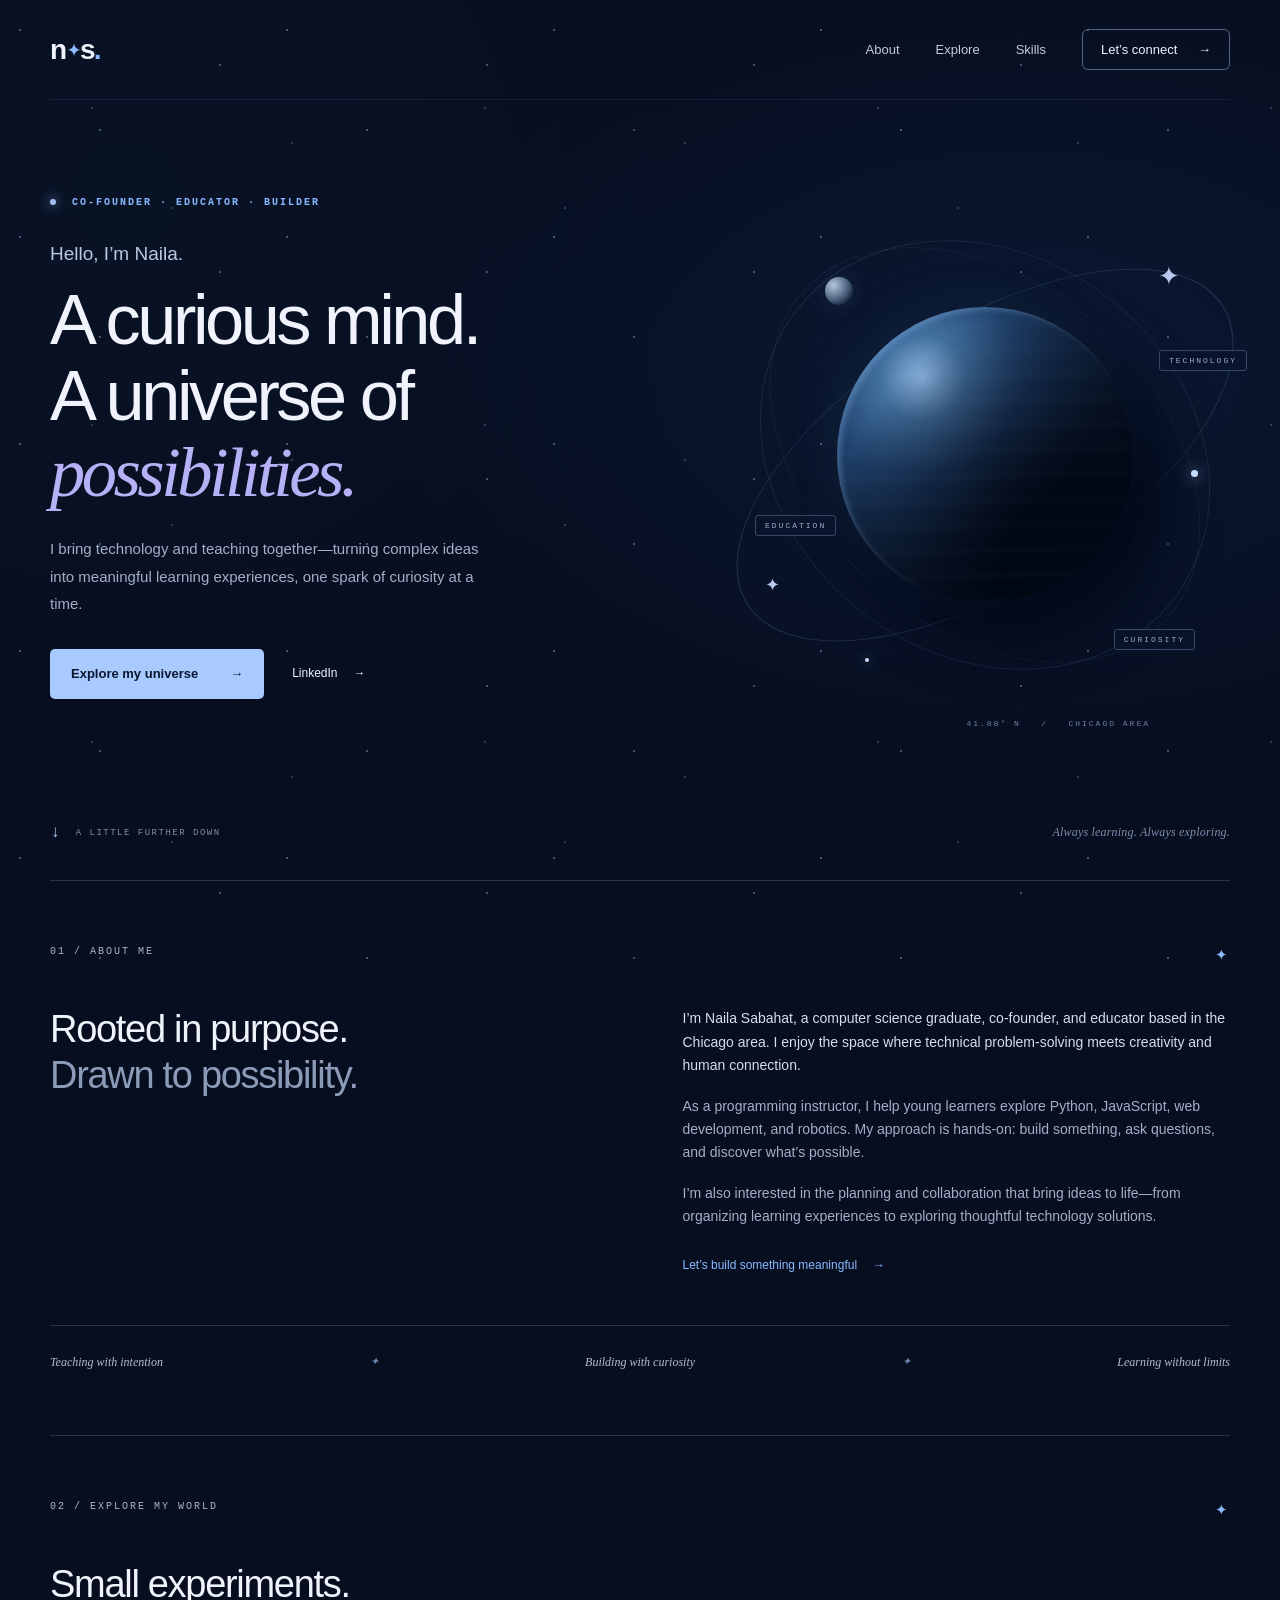
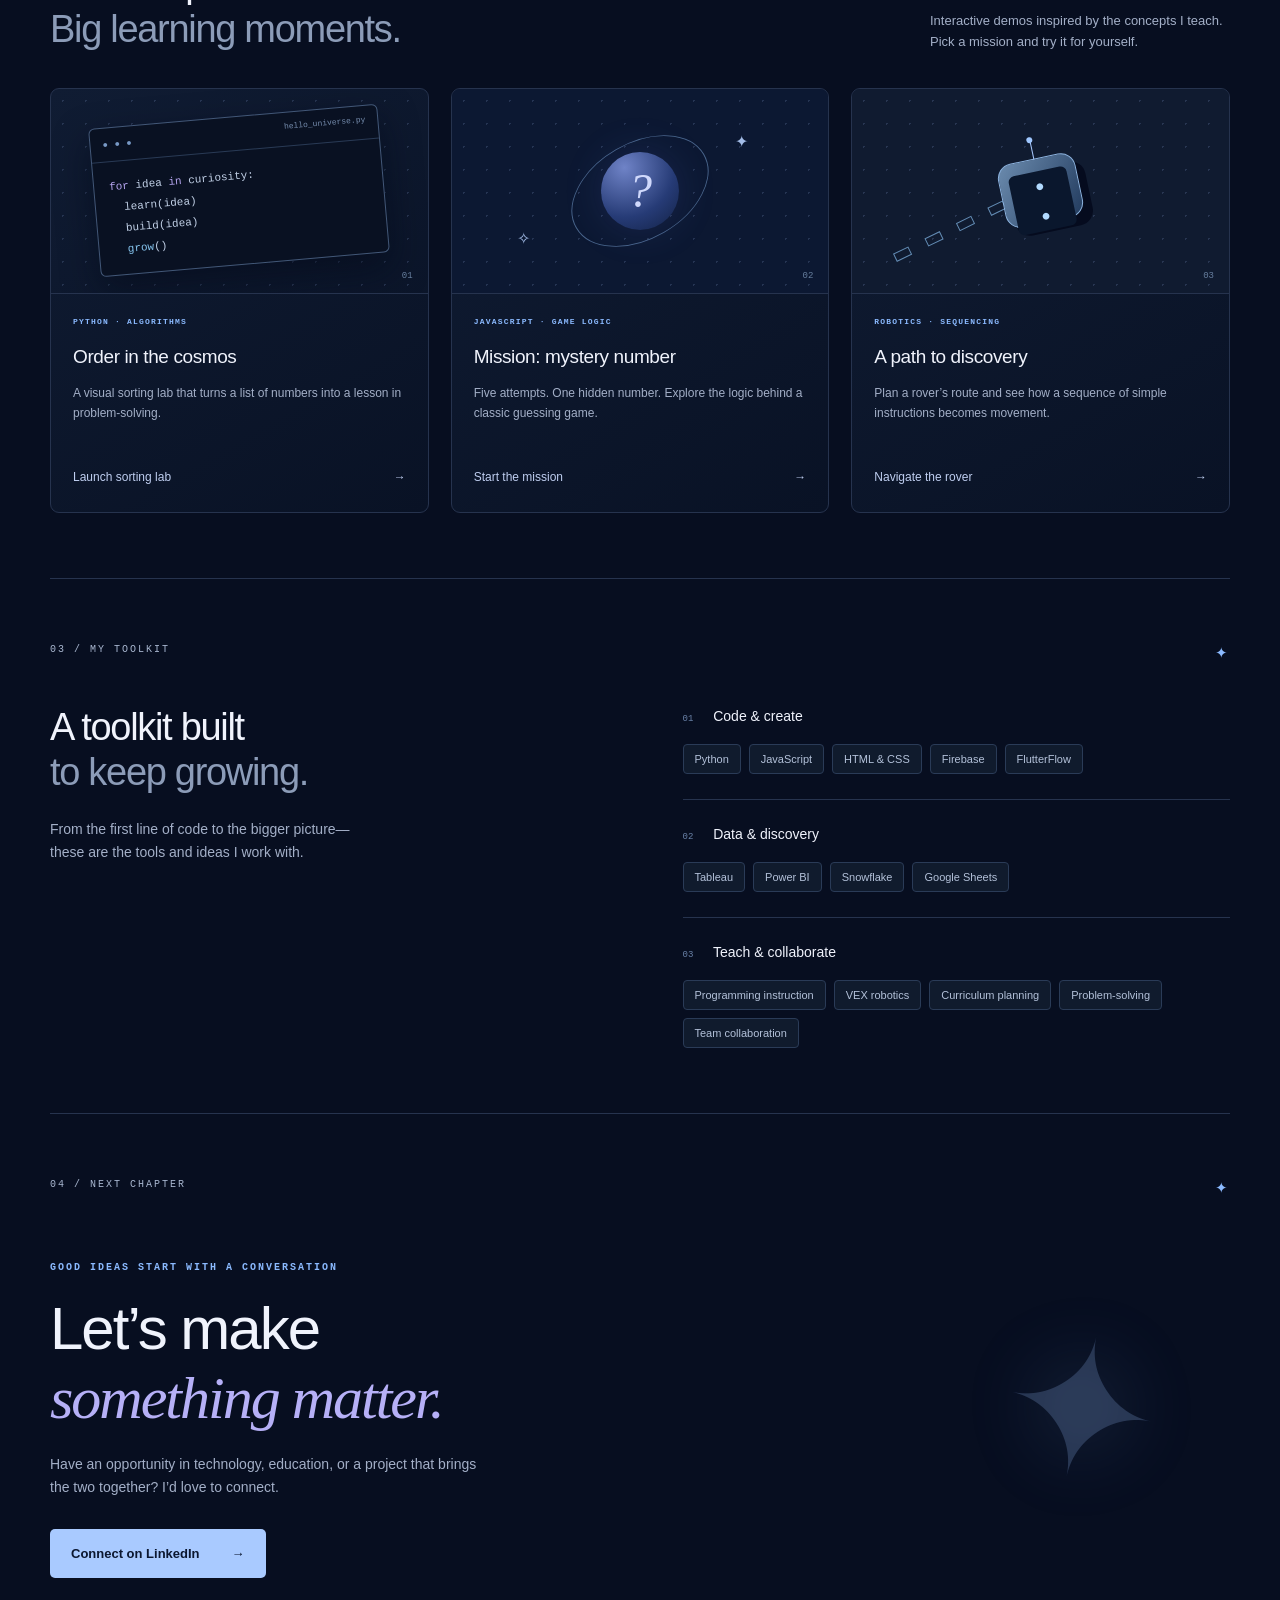
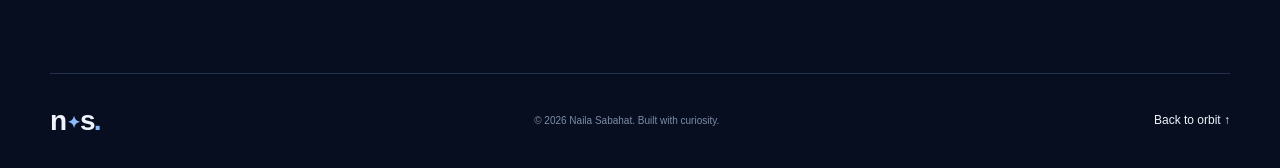
==== index.html @ e878b6eb "Add files via upload" ====
<!DOCTYPE html>
<html lang="en">
<head>
<meta charset="UTF-8"><meta name="viewport" content="width=device-width,initial-scale=1">
<meta name="description" content="Naila Sabahat — co-founder, educator, and computer science graduate. Exploring technology, teaching, and thoughtful digital experiences.">
<meta name="theme-color" content="#070e20"><title>Naila Sabahat | Educator &amp; Co-founder</title>
<link rel="icon" href="favicon.svg" type="image/svg+xml"><link rel="stylesheet" href="styles.css"><script src="script.js" defer></script>
</head>
<body>
<a class="skip" href="#main">Skip to content</a>
<div class="stars" aria-hidden="true"></div>
<header class="header wrap"><a class="brand" href="#home" aria-label="Naila Sabahat home">n<span class="brand-star">✦</span>s<span class="brand-dot">.</span></a><button class="menu-toggle" aria-expanded="false" aria-controls="navigation">Menu <span>+</span></button><nav id="navigation" aria-label="Main navigation"><a href="#about">About</a><a href="#explore">Explore</a><a href="#skills">Skills</a><a class="nav-contact" href="#contact">Let’s connect <span>→</span></a></nav></header>
<main id="main">
<section class="hero wrap" id="home">
<div class="hero-copy"><p class="eyebrow"><span class="status-dot"></span> CO-FOUNDER · EDUCATOR · BUILDER</p><p class="hello">Hello, I’m Naila.</p><h1>A curious mind.<br>A universe of<br><em>possibilities.</em></h1><p class="hero-description">I bring technology and teaching together—turning complex ideas into meaningful learning experiences, one spark of curiosity at a time.</p><div class="hero-actions"><a class="button primary" href="#explore">Explore my universe <span>→</span></a><a class="text-link" href="https://www.linkedin.com/in/nailasabahat010/" target="_blank" rel="noopener noreferrer">LinkedIn <span>→</span></a></div></div>
<div class="universe" aria-hidden="true"><div class="orbit orbit-one"></div><div class="orbit orbit-two"></div><div class="orbit orbit-three"></div><div class="planet"><div class="planet-light"></div></div><span class="moon"></span><span class="orbit-point point-one"></span><span class="orbit-point point-two"></span><span class="spark spark-one">✦</span><span class="spark spark-two">✦</span><span class="space-label label-one">TECHNOLOGY</span><span class="space-label label-two">EDUCATION</span><span class="space-label label-three">CURIOSITY</span><span class="coordinates">41.88° N &nbsp; / &nbsp; CHICAGO AREA</span></div>
<div class="hero-bottom"><a href="#about"><span class="down-arrow">↓</span> A LITTLE FURTHER DOWN</a><span>Always learning. Always exploring.</span></div>
</section>
<section class="about section wrap" id="about"><div class="section-label"><span>01 / ABOUT ME</span><span class="little-star">✦</span></div><div class="about-grid"><h2>Rooted in purpose.<br><span>Drawn to possibility.</span></h2><div class="about-copy"><p>I’m Naila Sabahat, a computer science graduate, co-founder, and educator based in the Chicago area. I enjoy the space where technical problem-solving meets creativity and human connection.</p><p>As a programming instructor, I help young learners explore Python, JavaScript, web development, and robotics. My approach is hands-on: build something, ask questions, and discover what’s possible.</p><p>I’m also interested in the planning and collaboration that bring ideas to life—from organizing learning experiences to exploring thoughtful technology solutions.</p><a class="text-link" href="#contact">Let’s build something meaningful <span>→</span></a></div></div><div class="focus-strip"><span>Teaching with intention</span><span>✦</span><span>Building with curiosity</span><span>✦</span><span>Learning without limits</span></div></section>
<section class="section work wrap" id="explore"><div class="section-label"><span>02 / EXPLORE MY WORLD</span><span class="little-star">✦</span></div><div class="section-heading"><h2>Small experiments.<br><span>Big learning moments.</span></h2><p>Interactive demos inspired by the concepts I teach. Pick a mission and try it for yourself.</p></div>
<div class="project-grid">
<article class="project"><div class="project-art code-art" aria-hidden="true"><div class="code-window"><div class="window-dots">● ● ● <span>hello_universe.py</span></div><code><span class="purple">for</span> idea <span class="purple">in</span> curiosity:<br>&nbsp; learn(idea)<br>&nbsp; build(idea)<br>&nbsp; <span class="blue">grow</span>()</code></div><span class="art-number">01</span></div><div class="project-body"><p class="eyebrow">PYTHON · ALGORITHMS</p><h3>Order in the cosmos</h3><p>A visual sorting lab that turns a list of numbers into a lesson in problem-solving.</p><button class="project-open text-link" data-demo="sorting">Launch sorting lab <span>→</span></button></div></article>
<article class="project"><div class="project-art game-art" aria-hidden="true"><span class="game-orbit"></span><span class="game-core">?</span><span class="mini-star star-a">✦</span><span class="mini-star star-b">✧</span><span class="art-number">02</span></div><div class="project-body"><p class="eyebrow">JAVASCRIPT · GAME LOGIC</p><h3>Mission: mystery number</h3><p>Five attempts. One hidden number. Explore the logic behind a classic guessing game.</p><button class="project-open text-link" data-demo="guess">Start the mission <span>→</span></button></div></article>
<article class="project"><div class="project-art robot-art" aria-hidden="true"><div class="route"><i></i><i></i><i></i><i></i><i></i></div><div class="robot"><div class="robot-eyes">• •</div></div><span class="art-number">03</span></div><div class="project-body"><p class="eyebrow">ROBOTICS · SEQUENCING</p><h3>A path to discovery</h3><p>Plan a rover’s route and see how a sequence of simple instructions becomes movement.</p><button class="project-open text-link" data-demo="rover">Navigate the rover <span>→</span></button></div></article>
</div></section>
<section class="section skills wrap" id="skills"><div class="section-label"><span>03 / MY TOOLKIT</span><span class="little-star">✦</span></div><div class="skills-layout"><div><h2>A toolkit built<br><span>to keep growing.</span></h2><p class="muted">From the first line of code to the bigger picture—these are the tools and ideas I work with.</p></div><div class="skill-groups"><div class="skill-group"><h3><span>01</span> Code &amp; create</h3><div class="tags"><span>Python</span><span>JavaScript</span><span>HTML &amp; CSS</span><span>Firebase</span><span>FlutterFlow</span></div></div><div class="skill-group"><h3><span>02</span> Data &amp; discovery</h3><div class="tags"><span>Tableau</span><span>Power BI</span><span>Snowflake</span><span>Google Sheets</span></div></div><div class="skill-group"><h3><span>03</span> Teach &amp; collaborate</h3><div class="tags"><span>Programming instruction</span><span>VEX robotics</span><span>Curriculum planning</span><span>Problem-solving</span><span>Team collaboration</span></div></div></div></div></section>
<section class="contact section wrap" id="contact"><div class="section-label"><span>04 / NEXT CHAPTER</span><span class="little-star">✦</span></div><div class="contact-inner"><p class="eyebrow">GOOD IDEAS START WITH A CONVERSATION</p><h2>Let’s make<br><em>something matter.</em></h2><p>Have an opportunity in technology, education, or a project that brings the two together? I’d love to connect.</p><a class="button primary" href="https://www.linkedin.com/in/nailasabahat010/" target="_blank" rel="noopener noreferrer">Connect on LinkedIn <span>→</span></a><span class="contact-star" aria-hidden="true">✦</span></div></section>
</main><footer class="wrap"><a class="brand" href="#home">n<span class="brand-star">✦</span>s<span class="brand-dot">.</span></a><p>© <span id="year">2026</span> Naila Sabahat. Built with curiosity.</p><a class="text-link" href="#home">Back to orbit ↑</a></footer>
<dialog id="demo-dialog" aria-labelledby="demo-title"><div class="dialog-top"><p class="eyebrow">THE EXPLORATION LAB</p><button id="close-demo" aria-label="Close demo">×</button></div><h2 id="demo-title"></h2><div id="demo-content"></div></dialog>
</body></html>
---- styles.css ----
:root{--bg:#070e20;--panel:#0c172e;--text:#f0f3fc;--muted:#a3afc7;--line:#26334e;--accent:#8bbaff;--lavender:#b6b0f7}*{box-sizing:border-box}html{scroll-behavior:smooth;scroll-padding-top:95px}body{margin:0;background:var(--bg);color:var(--text);font-family:Arial,Helvetica,sans-serif;font-size:16px;line-height:1.65}a{color:inherit;text-decoration:none}button,input{font:inherit}button,a{-webkit-tap-highlight-color:transparent}button{cursor:pointer}button:disabled{cursor:default;opacity:.5}a:focus-visible,button:focus-visible,input:focus-visible{outline:2px solid var(--accent);outline-offset:5px}.wrap{width:min(1180px,calc(100% - 96px));margin-inline:auto}.stars{position:absolute;inset:0 0 auto;height:980px;z-index:-1;overflow:hidden;background:radial-gradient(ellipse at 80% 38%,#12305a50,transparent 45%),radial-gradient(circle at 10% 20%,#16314a22,transparent 40%)}.stars:before,.stars:after{content:"";position:absolute;inset:0;background-image:radial-gradient(1px 1px at 20px 30px,#c4d6fa 80%,transparent),radial-gradient(1px 1px at 100px 130px,#b8cef1 80%,transparent),radial-gradient(1px 1px at 220px 65px,#b8cef1 80%,transparent);background-size:267px 207px;opacity:.35}.stars:after{transform:translate(72px,78px);opacity:.22;background-size:393px 317px}.header{display:flex;align-items:center;justify-content:space-between;padding-block:29px;position:relative;z-index:5;border-bottom:1px solid #26334e77}.brand{font-size:28px;font-weight:700;letter-spacing:-2px;line-height:1}.brand-star{font-size:16px;color:var(--accent);margin:0 2px;display:inline-block;vertical-align:middle}.brand-dot{color:var(--accent)}nav{display:flex;gap:36px;align-items:center;font-size:13px;color:#c3cbdd}nav a:hover,.text-link:hover{color:var(--accent)}.nav-contact{border:1px solid #526580;border-radius:6px;padding:9px 18px;color:var(--text)}.nav-contact span{margin-left:17px}.menu-toggle{display:none}.hero{position:relative;min-height:780px;padding-top:85px}.eyebrow{font:10px/1.5 'Courier New',monospace;letter-spacing:2px;color:var(--accent);font-weight:bold}.status-dot{display:inline-block;width:6px;height:6px;border-radius:50%;background:#a5bdf2;margin-right:8px;box-shadow:0 0 12px #8bbaff}.hello{font-size:19px;margin:28px 0 12px;color:#bac7df}h1{font-weight:500;letter-spacing:-3.5px;line-height:1.08;font-size:clamp(48px,5.5vw,76px);margin:0 0 25px}em{font-family:Georgia,'Times New Roman',serif;font-weight:400;color:var(--lavender)}.hero-description{max-width:440px;color:var(--muted);font-size:15px;line-height:1.85}.hero-copy{position:relative;z-index:2;width:55%}.hero-actions{display:flex;gap:28px;align-items:center;margin-top:31px}.button{display:inline-flex;align-items:center;justify-content:center;gap:32px;font-size:13px;font-weight:bold;padding:13px 20px;border-radius:5px;border:1px solid transparent;transition:transform .2s,background .2s}.button:hover{transform:translateY(-2px)}.primary{background:#a9caff;color:#0b1730}.primary:hover{background:#c2dbff}.text-link{font-size:12px;display:inline-flex;gap:16px;align-items:center}.universe{position:absolute;width:570px;height:570px;right:-40px;top:70px;isolation:isolate}.orbit{position:absolute;border:1px solid #7d9bc03d;border-radius:50%;inset:65px 4px;transform:rotate(-32deg) scaleY(.6)}.orbit-two{inset:7px 47px;transform:rotate(37deg) scaleY(.72);border-color:#7897c229}.orbit-three{inset:40px;transform:rotate(-48deg) scaleX(.7);border-style:dashed;border-color:#7d9bc02b}.planet{position:absolute;inset:137px;border-radius:50%;background:radial-gradient(circle at 29% 24%,#8cb5e0 0,#416f9e 14%,#21436e 32%,#112641 54%,#081122 73%);box-shadow:-10px -10px 45px #5894ca17,inset 4px 3px 5px #9bc5ff44,28px 30px 60px #020817;overflow:hidden}.planet:after{content:"";position:absolute;inset:0;border-radius:50%;background:repeating-linear-gradient(17deg,transparent 0 12px,#95c2f108 13px 15px,transparent 16px 25px);filter:blur(2px);transform:rotate(-18deg)}.planet-light{position:absolute;inset:-20%;border-radius:50%;background:radial-gradient(ellipse at 80% 85%,#020714 24%,transparent 63%)}.moon{position:absolute;width:28px;height:28px;top:107px;left:125px;background:radial-gradient(circle at 30% 30%,#b5c7dc,#455b76 55%,#101d33 80%);border-radius:50%;box-shadow:0 0 24px #8bbaff20}.orbit-point{position:absolute;width:7px;height:7px;background:#c3dcff;border-radius:50%;box-shadow:0 0 15px #a9caff}.point-one{right:72px;top:300px}.point-two{left:165px;bottom:78px;width:4px;height:4px}.spark{position:absolute;color:#b8c8ee}.spark-one{right:90px;top:85px;font-size:26px}.spark-two{left:65px;bottom:140px;font-size:18px}.space-label{position:absolute;font:8px 'Courier New',monospace;letter-spacing:2px;color:#9caecc;border:1px solid #344967;background:#09152bd9;padding:5px 9px;border-radius:3px}.label-one{right:23px;top:180px}.label-two{left:55px;top:345px}.label-three{right:75px;bottom:90px}.coordinates{position:absolute;bottom:12px;right:120px;font:8px 'Courier New',monospace;letter-spacing:2px;color:#6d819e}.hero-bottom{display:flex;justify-content:space-between;align-items:center;position:absolute;bottom:38px;inset-inline:0;color:#7d8eab;font:9px 'Courier New',monospace;letter-spacing:1.5px}.hero-bottom a{display:flex;gap:14px;align-items:center}.hero-bottom>span{font:12px Georgia,serif;letter-spacing:.2px;font-style:italic}.down-arrow{font-size:17px;color:#a8c6ef}.section{padding-top:65px;padding-bottom:65px;border-top:1px solid var(--line)}.section-label{font:10px 'Courier New',monospace;letter-spacing:2px;color:#a9b7d0;display:flex;justify-content:space-between;margin-bottom:42px}.little-star{color:var(--accent);font-size:15px}h2{font-size:38px;line-height:1.2;letter-spacing:-1.3px;font-weight:500;margin:0}h2>span{color:#8c9cb8}.about-grid{display:grid;grid-template-columns:1fr 1fr;gap:85px}.about-copy p{margin:0 0 18px;color:var(--muted);font-size:14px}.about-copy p:first-child{color:#d6ddeb}.about-copy .text-link{margin-top:10px;color:var(--accent)}.focus-strip{display:flex;justify-content:space-between;border-top:1px solid var(--line);padding-top:29px;margin-top:47px;font:12px Georgia,serif;font-style:italic;color:#b1bdd2}.focus-strip span:nth-child(even){font-size:11px;color:#6986ae}.section-heading{display:flex;justify-content:space-between;align-items:flex-end;gap:40px;margin-bottom:35px}.section-heading p{max-width:300px;font-size:13px;color:var(--muted);margin:0}.project-grid{display:grid;grid-template-columns:repeat(3,1fr);gap:22px}.project{border:1px solid var(--line);background:linear-gradient(150deg,#101c33,#091225);border-radius:9px;overflow:hidden;transition:border-color .2s,transform .2s}.project:hover{border-color:#566c96;transform:translateY(-4px)}.project-art{height:205px;position:relative;overflow:hidden;display:flex;align-items:center;justify-content:center;border-bottom:1px solid var(--line);background-image:radial-gradient(#7087b540 1px,transparent 1px);background-size:23px 23px}.art-number{position:absolute;bottom:12px;right:15px;font:9px monospace;color:#677f9e}.code-window{background:#091122;border:1px solid #425777;border-radius:6px;width:77%;transform:rotate(-5deg);box-shadow:0 15px 35px #03091988}.window-dots{font-size:9px;color:#7899c5;border-bottom:1px solid #293a55;padding:9px 12px;letter-spacing:2px}.window-dots span{float:right;letter-spacing:0;font:8px monospace;color:#778eaf}.code-window code{display:block;font:11px/1.9 monospace;padding:15px;color:#c2d1e7}.purple{color:#b5a5ef}.blue{color:#86c5ef}.game-art{background-color:#0c1832}.game-orbit{width:148px;height:148px;border:1px solid #4a668c;border-radius:50%;transform:rotate(-30deg) scaleY(.65)}.game-core{position:absolute;background:radial-gradient(circle at 30% 20%,#6f83c7,#263b76 60%,#122144);border-radius:50%;height:78px;width:78px;text-align:center;line-height:78px;font:italic 48px/78px Georgia;color:#d0d9fc;box-shadow:0 0 40px #566cd22a}.mini-star{position:absolute;color:#a3bce7}.star-a{top:40px;right:80px}.star-b{left:65px;bottom:40px}.robot-art{background-color:#101b30}.route{position:absolute;display:flex;gap:18px;transform:rotate(-26deg);left:35px;top:130px}.route i{width:17px;height:9px;border:1px solid #638cb4}.robot{width:79px;height:65px;border:1px solid #8db4e0;border-radius:15px;background:linear-gradient(130deg,#6b8bae,#223b5e);transform:rotate(-12deg);box-shadow:8px 10px 0 #050b1e}.robot:before{content:"";width:1px;height:18px;background:#a9caff;position:absolute;top:-18px;left:38px}.robot:after{content:"";position:absolute;background:#9fc7ff;width:6px;height:6px;border-radius:50%;top:-23px;left:35px}.robot-eyes{background:#0a172d;margin:12px 9px 0;border-radius:6px;text-align:center;line-height:30px;letter-spacing:10px;padding-left:10px;color:#b1daff;font-size:25px}.project-body{padding:22px}.project-body .eyebrow{font-size:8px;letter-spacing:1.2px;margin-top:0}.project h3{font-size:19px;letter-spacing:-.4px;font-weight:500;margin:13px 0 10px}.project-body>p:not(.eyebrow){font-size:12px;color:var(--muted);min-height:60px}.project-open{background:none;border:0;color:#bfcef0;padding:12px 0 0;width:100%;justify-content:space-between}.skills-layout{display:grid;grid-template-columns:1fr 1fr;gap:85px}.muted{color:var(--muted);font-size:14px;max-width:330px;margin-top:22px}.skill-group{padding:0 0 25px;margin-bottom:23px;border-bottom:1px solid var(--line)}.skill-group:last-child{margin-bottom:0;border:0;padding-bottom:0}.skill-group h3{font-size:14px;font-weight:400;margin:0 0 16px}.skill-group h3>span{font:9px monospace;color:#6a83a9;margin-right:16px}.tags{display:flex;flex-wrap:wrap;gap:8px}.tags span{font-size:11px;padding:5px 11px;border:1px solid #2a3b57;border-radius:4px;color:#b3c1d9;background:#101b2d}.contact-inner{position:relative;padding:10px 0 30px}.contact h2{font-size:60px;line-height:1.15;margin:19px 0 20px;letter-spacing:-2px}.contact-inner>p:not(.eyebrow){max-width:440px;color:var(--muted);font-size:14px;margin-bottom:29px}.contact-star{position:absolute;font-size:190px;line-height:1;color:#718fc14d;right:70px;top:75px;transform:rotate(12deg);text-shadow:0 0 80px #6d96d135}footer{border-top:1px solid var(--line);display:flex;align-items:center;justify-content:space-between;padding-block:29px}footer p{font-size:10px;color:#7e8da8}.skip{position:fixed;top:-100px;left:10px;z-index:100;background:var(--accent);color:var(--bg);padding:10px}.skip:focus{top:10px}dialog{width:min(600px,calc(100% - 32px));border:1px solid #4e668a;border-radius:14px;background:#0c172c;color:var(--text);padding:28px;max-height:90dvh;overflow:auto}dialog::backdrop{background:#020716cf;backdrop-filter:blur(7px)}.dialog-top{display:flex;justify-content:space-between;align-items:center}.dialog-top button{background:transparent;color:var(--text);border:0;font-size:28px;line-height:1}dialog h2{font-size:29px;margin:16px 0}#demo-content>p{font-size:14px;color:var(--muted)}.demo-actions{display:flex;gap:10px;flex-wrap:wrap;margin:18px 0}.secondary{background:#162740;border-color:#486082;color:#cbd9f3}.bars{display:flex;gap:10px;height:160px;align-items:flex-end;margin-top:25px}.bar{flex:1;background:linear-gradient(#9fc8ff,#3f5a9b);border-radius:4px 4px 0 0;min-width:0;display:flex;align-items:flex-end;justify-content:center;font-size:12px;color:#071020;font-weight:bold;transition:height .3s}.demo-status{min-height:25px;font-size:13px;color:#b7cfff!important}.guess-form label{display:block;font-size:13px;margin-bottom:7px}.guess-form input{width:130px;padding:10px;background:#070e20;color:#fff;border:1px solid #526b92;border-radius:4px}.rover-grid{display:grid;grid-template-columns:repeat(5,1fr);width:min(280px,100%);aspect-ratio:1;gap:4px;margin:20px auto}.cell{border:1px solid #2b4365;background:#101f36;display:flex;align-items:center;justify-content:center;font-size:24px;aspect-ratio:1}.cell.rover{color:#a9caff;background:#243e61}.cell.goal{color:#dbd197}.command-list{font:13px/1.6 monospace;min-height:40px;color:#b9c9e7;overflow-wrap:anywhere}.demo-actions .button{gap:10px}
@media(min-width:1400px){.hero{min-height:815px}.universe{right:-10px}}@media(max-width:1000px){.wrap{width:calc(100% - 64px)}.universe{right:-60px;transform:scale(.8);transform-origin:right center}.hero-copy{width:60%}.hero{min-height:730px}h1{font-size:60px}.about-grid,.skills-layout{gap:45px}.project-grid{gap:14px}.project-body{padding:17px}.project h3{font-size:17px}.project-art{height:180px}.contact-star{right:20px}}
@media(max-width:700px){.wrap{width:calc(100% - 40px)}.header{padding-block:23px}.menu-toggle{display:flex;gap:16px;align-items:center;font-size:12px;background:none;border:1px solid var(--line);border-radius:4px;color:var(--text);padding:7px 12px}.menu-toggle span{font-size:17px}nav{display:none;position:absolute;top:76px;left:0;right:0;background:#0c172c;border:1px solid var(--line);border-radius:6px;padding:18px;gap:18px;flex-direction:column;align-items:stretch}nav.open{display:flex}.hero{padding-top:48px;min-height:1010px;overflow:hidden}.hero-copy{width:100%}h1{font-size:54px;letter-spacing:-2.5px}.hello{font-size:17px;margin-top:23px}.hero-description{font-size:14px;max-width:370px}.hero-actions{gap:22px}.hero .eyebrow{font-size:8px;letter-spacing:1.5px}.universe{top:460px;left:50%;right:auto;transform:translateX(-50%) scale(.72);transform-origin:center}.hero-bottom{bottom:23px}.hero-bottom>span{display:none}.section{padding-block:43px}.section-label{margin-bottom:28px;font-size:9px}.about-grid,.skills-layout{grid-template-columns:1fr;gap:27px}h2{font-size:32px}.focus-strip{gap:12px;font-size:10px;flex-wrap:wrap;justify-content:center;margin-top:30px}.section-heading{display:block}.section-heading p{margin-top:20px;max-width:100%}.project-grid{grid-template-columns:1fr;gap:22px}.project-art{height:215px}.project-body{padding:24px}.project h3{font-size:22px}.project-body>p:not(.eyebrow){min-height:0;font-size:14px}.project-open{font-size:13px;padding-top:15px}.code-window{width:250px}.project-body .eyebrow{font-size:9px}.skills-layout .muted{max-width:100%}.contact h2{font-size:45px;position:relative;z-index:1}.contact-inner>p:not(.eyebrow){max-width:330px}.contact-star{font-size:100px;right:0;top:35px;opacity:.4}.contact-inner .eyebrow{font-size:8px}footer{flex-wrap:wrap;gap:18px}footer p{order:3;width:100%;margin:0}footer .text-link{margin-left:auto}.stars{height:1100px}dialog{padding:22px}}
@media(prefers-reduced-motion:reduce){html{scroll-behavior:auto}*,*:before,*:after{transition:none!important;animation:none!important}}
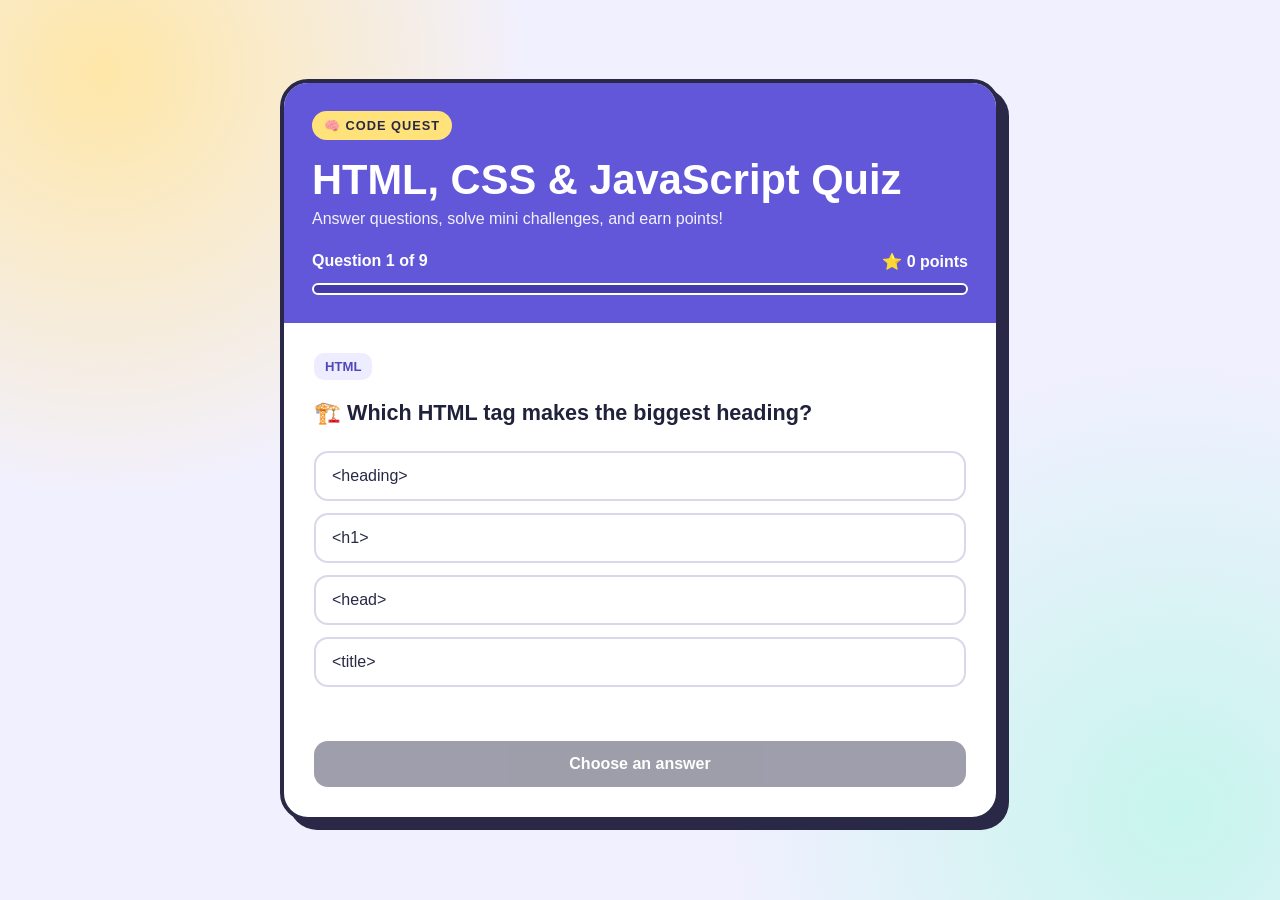
==== commit 8215fd04: "Add files via upload" ====
--- a/index.html
+++ b/index.html
@@ -1,30 +1,232 @@
 <!DOCTYPE html>
 <html lang="en">
 <head>
-<meta charset="UTF-8"><meta name="viewport" content="width=device-width,initial-scale=1">
-<meta name="description" content="Naila Sabahat — co-founder, educator, and computer science graduate. Exploring technology, teaching, and thoughtful digital experiences.">
-<meta name="theme-color" content="#070e20"><title>Naila Sabahat | Educator &amp; Co-founder</title>
-<link rel="icon" href="favicon.svg" type="image/svg+xml"><link rel="stylesheet" href="styles.css"><script src="script.js" defer></script>
+  <meta charset="UTF-8">
+  <meta name="viewport" content="width=device-width, initial-scale=1.0">
+  <title>Code Quest | HTML, CSS & JavaScript</title>
+  <style>
+    * { box-sizing: border-box; }
+    :root { color-scheme: light; }
+    body {
+      margin: 0; min-height: 100vh; padding: 24px; display: grid; place-items: center;
+      font-family: "Trebuchet MS", Arial, sans-serif; color: #20213a;
+      background: radial-gradient(circle at 8% 8%, #ffe7a8, transparent 30%),
+                  radial-gradient(circle at 92% 90%, #c7f5ed, transparent 32%), #f1f0ff;
+    }
+    button, input { font: inherit; }
+    .quiz { width: min(100%, 720px); overflow: hidden; border: 4px solid #292947;
+      border-radius: 28px; background: #fff; box-shadow: 9px 9px 0 #292947; }
+    header { padding: 28px; color: #fff; background: #6257d9; }
+    .badge { display: inline-block; padding: 7px 12px; border-radius: 999px; color: #292947;
+      background: #ffe27a; font-size: .8rem; font-weight: 900; letter-spacing: 1px; }
+    h1 { margin: 16px 0 6px; font-size: clamp(1.8rem, 6vw, 2.6rem); }
+    header p { margin: 0; opacity: .92; }
+    .stats { display: flex; justify-content: space-between; gap: 12px; margin-top: 24px; font-weight: bold; }
+    .track { height: 12px; margin-top: 12px; overflow: hidden; border: 2px solid #fff;
+      border-radius: 99px; background: #443aa9; }
+    #bar { width: 0; height: 100%; border-radius: 99px; background: #ffe27a; transition: width .3s; }
+    main { padding: 30px; }
+    .category { display: inline-block; margin-bottom: 10px; padding: 6px 11px; border-radius: 10px;
+      color: #5147bc; background: #eeecff; font-size: .82rem; font-weight: bold; text-transform: uppercase; }
+    h2 { margin: 8px 0 22px; font-size: 1.35rem; line-height: 1.4; }
+    .answers { display: grid; gap: 12px; }
+    .answer { width: 100%; padding: 14px 16px; border: 2px solid #d9d8eb; border-radius: 14px;
+      color: #292947; background: #fff; text-align: left; cursor: pointer; transition: .15s; }
+    .answer:hover:not(:disabled) { transform: translateY(-2px); border-color: #6257d9; background: #f6f5ff; }
+    .answer:disabled { cursor: default; }
+    .answer.correct { border-color: #24a875; background: #e5fff2; }
+    .answer.wrong { border-color: #e45e68; background: #fff0f0; }
+    .text-answer { width: 100%; padding: 14px 16px; border: 2px solid #d9d8eb; border-radius: 14px; }
+    .feedback { min-height: 28px; margin: 16px 0 10px; font-weight: bold; }
+    .good { color: #16835c; } .try { color: #c64750; }
+    .action { width: 100%; padding: 14px; border: 0; border-radius: 14px; color: white;
+      background: #292947; font-weight: bold; cursor: pointer; }
+    .action:disabled { opacity: .45; cursor: not-allowed; }
+    .action.purple { margin-top: 12px; background: #6257d9; }
+    @media (max-width: 500px) { body { padding: 14px; } header, main { padding: 22px; } .stats { font-size: .9rem; } }
+  </style>
 </head>
 <body>
-<a class="skip" href="#main">Skip to content</a>
-<div class="stars" aria-hidden="true"></div>
-<header class="header wrap"><a class="brand" href="#home" aria-label="Naila Sabahat home">n<span class="brand-star">✦</span>s<span class="brand-dot">.</span></a><button class="menu-toggle" aria-expanded="false" aria-controls="navigation">Menu <span>+</span></button><nav id="navigation" aria-label="Main navigation"><a href="#about">About</a><a href="#explore">Explore</a><a href="#skills">Skills</a><a class="nav-contact" href="#contact">Let’s connect <span>→</span></a></nav></header>
-<main id="main">
-<section class="hero wrap" id="home">
-<div class="hero-copy"><p class="eyebrow"><span class="status-dot"></span> CO-FOUNDER · EDUCATOR · BUILDER</p><p class="hello">Hello, I’m Naila.</p><h1>A curious mind.<br>A universe of<br><em>possibilities.</em></h1><p class="hero-description">I bring technology and teaching together—turning complex ideas into meaningful learning experiences, one spark of curiosity at a time.</p><div class="hero-actions"><a class="button primary" href="#explore">Explore my universe <span>→</span></a><a class="text-link" href="https://www.linkedin.com/in/nailasabahat010/" target="_blank" rel="noopener noreferrer">LinkedIn <span>→</span></a></div></div>
-<div class="universe" aria-hidden="true"><div class="orbit orbit-one"></div><div class="orbit orbit-two"></div><div class="orbit orbit-three"></div><div class="planet"><div class="planet-light"></div></div><span class="moon"></span><span class="orbit-point point-one"></span><span class="orbit-point point-two"></span><span class="spark spark-one">✦</span><span class="spark spark-two">✦</span><span class="space-label label-one">TECHNOLOGY</span><span class="space-label label-two">EDUCATION</span><span class="space-label label-three">CURIOSITY</span><span class="coordinates">41.88° N &nbsp; / &nbsp; CHICAGO AREA</span></div>
-<div class="hero-bottom"><a href="#about"><span class="down-arrow">↓</span> A LITTLE FURTHER DOWN</a><span>Always learning. Always exploring.</span></div>
-</section>
-<section class="about section wrap" id="about"><div class="section-label"><span>01 / ABOUT ME</span><span class="little-star">✦</span></div><div class="about-grid"><h2>Rooted in purpose.<br><span>Drawn to possibility.</span></h2><div class="about-copy"><p>I’m Naila Sabahat, a computer science graduate, co-founder, and educator based in the Chicago area. I enjoy the space where technical problem-solving meets creativity and human connection.</p><p>As a programming instructor, I help young learners explore Python, JavaScript, web development, and robotics. My approach is hands-on: build something, ask questions, and discover what’s possible.</p><p>I’m also interested in the planning and collaboration that bring ideas to life—from organizing learning experiences to exploring thoughtful technology solutions.</p><a class="text-link" href="#contact">Let’s build something meaningful <span>→</span></a></div></div><div class="focus-strip"><span>Teaching with intention</span><span>✦</span><span>Building with curiosity</span><span>✦</span><span>Learning without limits</span></div></section>
-<section class="section work wrap" id="explore"><div class="section-label"><span>02 / EXPLORE MY WORLD</span><span class="little-star">✦</span></div><div class="section-heading"><h2>Small experiments.<br><span>Big learning moments.</span></h2><p>Interactive demos inspired by the concepts I teach. Pick a mission and try it for yourself.</p></div>
-<div class="project-grid">
-<article class="project"><div class="project-art code-art" aria-hidden="true"><div class="code-window"><div class="window-dots">● ● ● <span>hello_universe.py</span></div><code><span class="purple">for</span> idea <span class="purple">in</span> curiosity:<br>&nbsp; learn(idea)<br>&nbsp; build(idea)<br>&nbsp; <span class="blue">grow</span>()</code></div><span class="art-number">01</span></div><div class="project-body"><p class="eyebrow">PYTHON · ALGORITHMS</p><h3>Order in the cosmos</h3><p>A visual sorting lab that turns a list of numbers into a lesson in problem-solving.</p><button class="project-open text-link" data-demo="sorting">Launch sorting lab <span>→</span></button></div></article>
-<article class="project"><div class="project-art game-art" aria-hidden="true"><span class="game-orbit"></span><span class="game-core">?</span><span class="mini-star star-a">✦</span><span class="mini-star star-b">✧</span><span class="art-number">02</span></div><div class="project-body"><p class="eyebrow">JAVASCRIPT · GAME LOGIC</p><h3>Mission: mystery number</h3><p>Five attempts. One hidden number. Explore the logic behind a classic guessing game.</p><button class="project-open text-link" data-demo="guess">Start the mission <span>→</span></button></div></article>
-<article class="project"><div class="project-art robot-art" aria-hidden="true"><div class="route"><i></i><i></i><i></i><i></i><i></i></div><div class="robot"><div class="robot-eyes">• •</div></div><span class="art-number">03</span></div><div class="project-body"><p class="eyebrow">ROBOTICS · SEQUENCING</p><h3>A path to discovery</h3><p>Plan a rover’s route and see how a sequence of simple instructions becomes movement.</p><button class="project-open text-link" data-demo="rover">Navigate the rover <span>→</span></button></div></article>
-</div></section>
-<section class="section skills wrap" id="skills"><div class="section-label"><span>03 / MY TOOLKIT</span><span class="little-star">✦</span></div><div class="skills-layout"><div><h2>A toolkit built<br><span>to keep growing.</span></h2><p class="muted">From the first line of code to the bigger picture—these are the tools and ideas I work with.</p></div><div class="skill-groups"><div class="skill-group"><h3><span>01</span> Code &amp; create</h3><div class="tags"><span>Python</span><span>JavaScript</span><span>HTML &amp; CSS</span><span>Firebase</span><span>FlutterFlow</span></div></div><div class="skill-group"><h3><span>02</span> Data &amp; discovery</h3><div class="tags"><span>Tableau</span><span>Power BI</span><span>Snowflake</span><span>Google Sheets</span></div></div><div class="skill-group"><h3><span>03</span> Teach &amp; collaborate</h3><div class="tags"><span>Programming instruction</span><span>VEX robotics</span><span>Curriculum planning</span><span>Problem-solving</span><span>Team collaboration</span></div></div></div></div></section>
-<section class="contact section wrap" id="contact"><div class="section-label"><span>04 / NEXT CHAPTER</span><span class="little-star">✦</span></div><div class="contact-inner"><p class="eyebrow">GOOD IDEAS START WITH A CONVERSATION</p><h2>Let’s make<br><em>something matter.</em></h2><p>Have an opportunity in technology, education, or a project that brings the two together? I’d love to connect.</p><a class="button primary" href="https://www.linkedin.com/in/nailasabahat010/" target="_blank" rel="noopener noreferrer">Connect on LinkedIn <span>→</span></a><span class="contact-star" aria-hidden="true">✦</span></div></section>
-</main><footer class="wrap"><a class="brand" href="#home">n<span class="brand-star">✦</span>s<span class="brand-dot">.</span></a><p>© <span id="year">2026</span> Naila Sabahat. Built with curiosity.</p><a class="text-link" href="#home">Back to orbit ↑</a></footer>
-<dialog id="demo-dialog" aria-labelledby="demo-title"><div class="dialog-top"><p class="eyebrow">THE EXPLORATION LAB</p><button id="close-demo" aria-label="Close demo">×</button></div><h2 id="demo-title"></h2><div id="demo-content"></div></dialog>
-</body></html>
+  <div class="quiz">
+    <header>
+      <div class="badge">🧠 CODE QUEST</div>
+      <h1>HTML, CSS &amp; JavaScript Quiz</h1>
+      <p>Answer questions, solve mini challenges, and earn points!</p>
+      <div class="stats"><span id="progress"></span><span id="score">⭐ 0 points</span></div>
+      <div class="track"><div id="bar"></div></div>
+    </header>
+    <main>
+      <div class="category" id="category"></div>
+      <h2 id="question"></h2>
+      <div class="answers" id="answers"></div>
+      <div class="feedback" id="feedback" aria-live="polite"></div>
+      <button class="action" id="next" disabled>Choose an answer</button>
+    </main>
+  </div>
+
+  <script>
+    const questions = [
+      { category: "HTML", type: "choice", prompt: "🏗️ Which HTML tag makes the biggest heading?",
+        options: ["<heading>", "<h1>", "<head>", "<title>"], answer: 1,
+        hint: "The number 1 means the highest-level heading." },
+      { category: "CSS", type: "choice", prompt: "🎨 Which CSS property changes text color?",
+        options: ["font-style", "background-color", "color", "text-size"], answer: 2,
+        hint: "This property is simply called color." },
+      { category: "JavaScript", type: "choice", prompt: "🪄 What does 3 + 4 evaluate to in JavaScript?",
+        options: ["34", "7", "An error", "Nothing"], answer: 1,
+        hint: "The plus sign adds these two numbers." },
+      { category: "HTML Challenge", type: "text", prompt: "⌨️ Fill in the blank: A clickable link uses the ____ tag.",
+        answers: ["a", "<a>", "anchor", "a tag", "<a></a>"], hint: "It’s a single-letter tag." },
+      { category: "CSS Challenge", type: "choice", prompt: "🕵️ Find the bug! Which line makes the page background purple?",
+        options: ["body { background-color: purple; }", "body = background purple;", "body: purple background;", "<body color='purple'>"], answer: 0,
+        hint: "CSS uses a selector, curly braces, and a property-value pair." },
+      { category: "JavaScript", type: "choice", prompt: "🔁 Which keyword declares a variable you can change later?",
+        options: ["let", "style", "html", "color"], answer: 0,
+        hint: "This keyword has three letters." },
+      { category: "JavaScript Challenge", type: "text", prompt: "🐛 What does console.log('Code' + '!') display?",
+        answers: ["code!", "'code!'", '"code!"'], hint: "The plus sign joins the two text pieces." },
+      { category: "HTML & CSS", type: "choice", prompt: "🧩 Which attribute points to the CSS file in a link tag?",
+        options: ["src", "href", "class", "alt"], answer: 1,
+        hint: "You’ll find it inside a link tag in the document head." },
+      { category: "Final Challenge", type: "text", prompt: "🚀 What command writes a message to the browser console?",
+        answers: ["console.log", "console.log()", "console.log('hi')", 'console.log("hi")'],
+        hint: "Start with console, then a dot and the word log." }
+    ];
+
+    let index = 0;
+    let points = 0;
+    let locked = false;
+
+    const $ = id => document.getElementById(id);
+    const categoryEl = $("category");
+    const questionEl = $("question");
+    const answersEl = $("answers");
+    const feedbackEl = $("feedback");
+    const nextBtn = $("next");
+
+    function renderQuestion() {
+      locked = false;
+      const item = questions[index];
+      categoryEl.textContent = item.category;
+      questionEl.textContent = item.prompt;
+      $("progress").textContent = `Question ${index + 1} of ${questions.length}`;
+      $("score").textContent = `⭐ ${points} points`;
+      $("bar").style.width = `${(index / questions.length) * 100}%`;
+      feedbackEl.textContent = "";
+      feedbackEl.className = "feedback";
+      answersEl.innerHTML = "";
+      nextBtn.disabled = true;
+      nextBtn.textContent = item.type === "text" ? "Check answer" : "Choose an answer";
+
+      if (item.type === "choice") {
+        item.options.forEach((option, optionIndex) => {
+          const button = document.createElement("button");
+          button.className = "answer";
+          button.textContent = option;
+          button.addEventListener("click", () => checkChoice(optionIndex, button));
+          answersEl.appendChild(button);
+        });
+      } else {
+        const input = document.createElement("input");
+        input.className = "text-answer";
+        input.placeholder = "Type your answer here...";
+        input.setAttribute("aria-label", "Type your answer");
+        answersEl.appendChild(input);
+        nextBtn.addEventListener("click", checkText, { once: true });
+        input.addEventListener("keydown", event => {
+          if (event.key === "Enter" && !nextBtn.disabled) checkText();
+        });
+      }
+    }
+
+    function checkChoice(selected, selectedButton) {
+      if (locked) return;
+      locked = true;
+      const item = questions[index];
+      const buttons = answersEl.querySelectorAll(".answer");
+      buttons.forEach((button, i) => {
+        button.disabled = true;
+        if (i === item.answer) button.classList.add("correct");
+      });
+      if (selected === item.answer) {
+        points += 10;
+        feedbackEl.textContent = "✅ Correct! You earned 10 points.";
+        feedbackEl.classList.add("good");
+      } else {
+        selectedButton.classList.add("wrong");
+        feedbackEl.textContent = `❌ Not quite. Hint: ${item.hint}`;
+        feedbackEl.classList.add("try");
+      }
+      updateScore();
+      nextBtn.disabled = false;
+      nextBtn.textContent = index === questions.length - 1 ? "See my results" : "Next question";
+    }
+
+    function checkText() {
+      if (locked) return;
+      const item = questions[index];
+      const input = answersEl.querySelector("input");
+      const response = input.value.trim().toLowerCase();
+      if (!response) {
+        feedbackEl.textContent = "Type an answer first, then check it!";
+        feedbackEl.classList.add("try");
+        return;
+      }
+      locked = true;
+      input.disabled = true;
+      const correct = item.answers.includes(response);
+      if (correct) {
+        points += 10;
+        feedbackEl.textContent = "🎉 Nice work! You earned 10 points.";
+        feedbackEl.classList.add("good");
+      } else {
+        feedbackEl.textContent = `❌ One possible answer: ${item.answers[0]}. ${item.hint}`;
+        feedbackEl.classList.add("try");
+      }
+      updateScore();
+      nextBtn.disabled = false;
+      nextBtn.textContent = index === questions.length - 1 ? "See my results" : "Next question";
+      nextBtn.addEventListener("click", advance, { once: true });
+    }
+
+    function updateScore() { $("score").textContent = `⭐ ${points} points`; }
+
+    function advance() {
+      index++;
+      if (index < questions.length) renderQuestion();
+      else showResults();
+    }
+
+    function showResults() {
+      $("bar").style.width = "100%";
+      $("progress").textContent = "Quiz complete!";
+      categoryEl.textContent = "Your results";
+      answersEl.innerHTML = "";
+      const message = points >= 80 ? "🏆 Coding superstar!" :
+        points >= 50 ? "🎉 Great job—your coding skills are growing!" :
+        "💪 Good try—keep practicing and play again!";
+      questionEl.textContent = `${message} You scored ${points} out of 90.`;
+      feedbackEl.textContent = "Challenge complete!";
+      feedbackEl.className = "feedback good";
+      nextBtn.textContent = "Play again";
+      nextBtn.disabled = false;
+      nextBtn.classList.add("purple");
+      nextBtn.onclick = restart;
+    }
+
+    function restart() {
+      index = 0;
+      points = 0;
+      nextBtn.classList.remove("purple");
+      nextBtn.onclick = null;
+      renderQuestion();
+    }
+
+    nextBtn.addEventListener("click", () => {
+      if (locked && questions[index]?.type === "choice") advance();
+    });
+
+    renderQuestion();
+  </script>
+</body>
+</html>
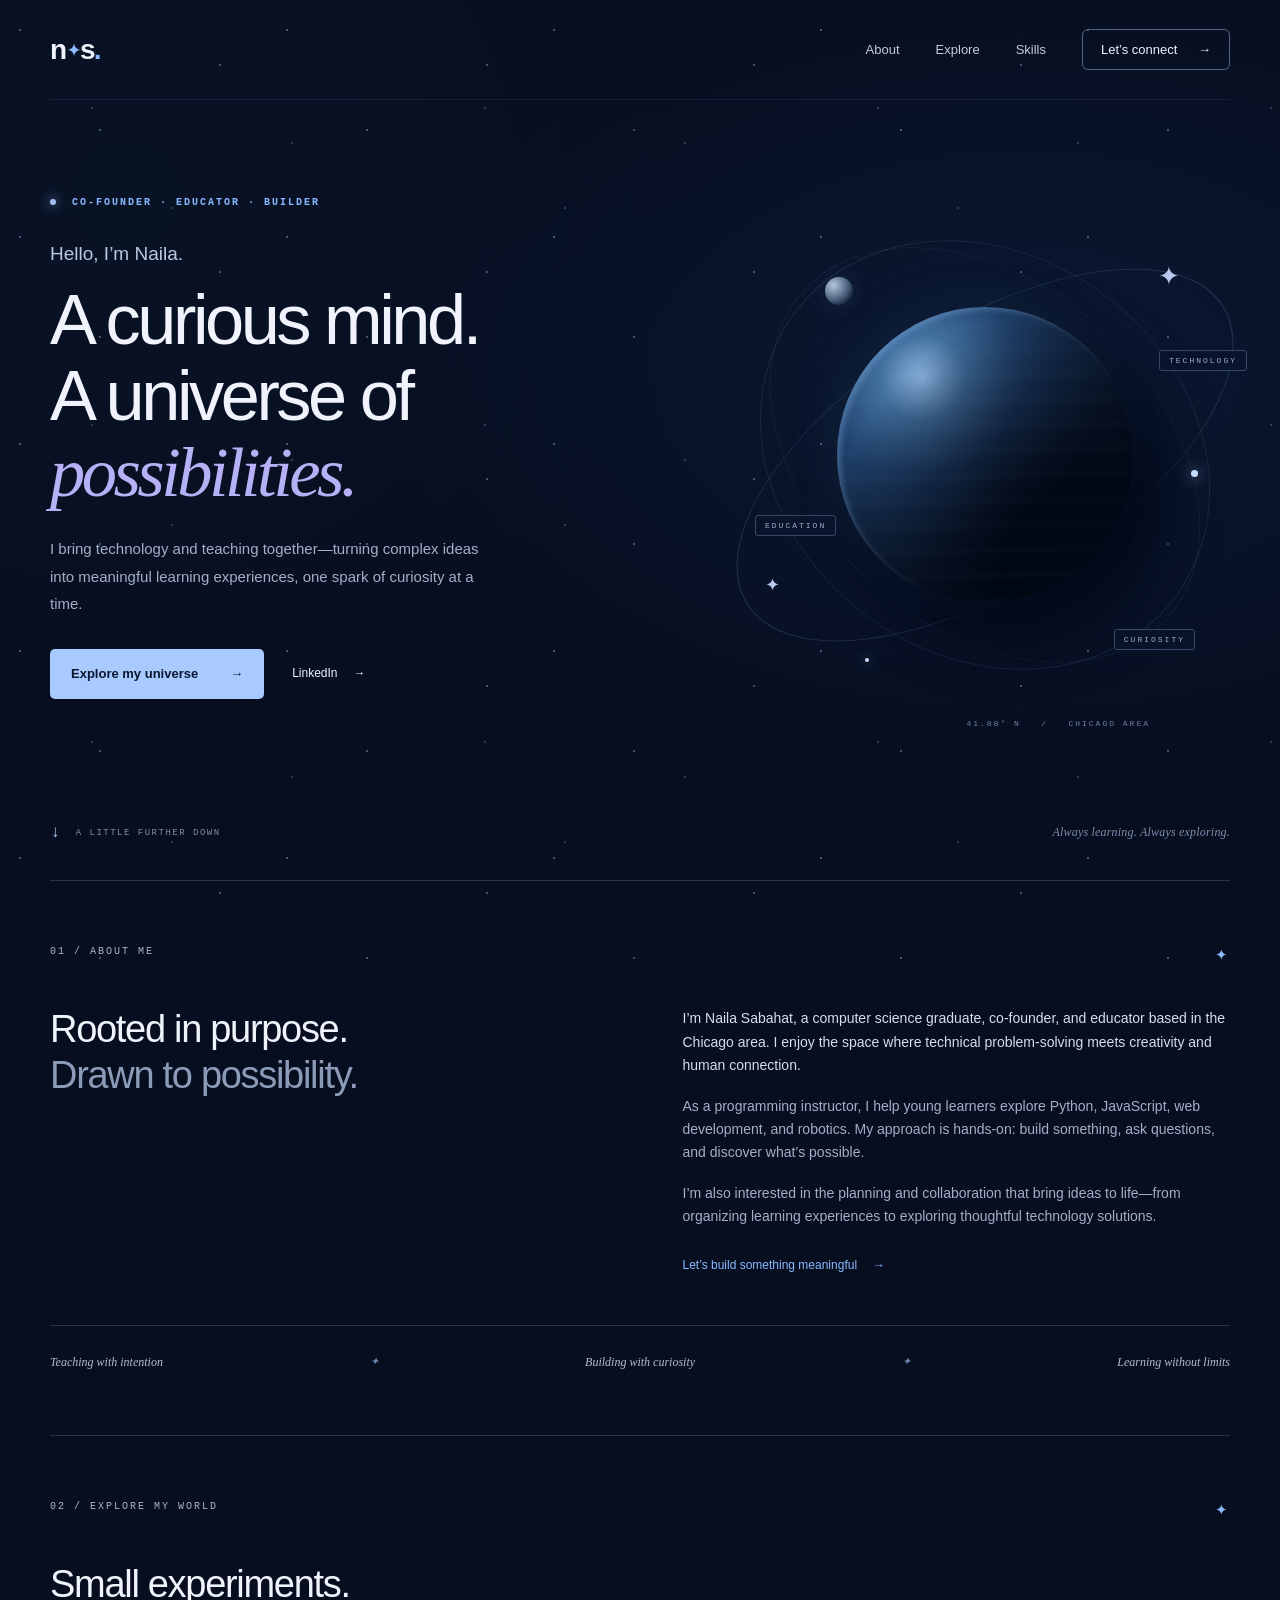
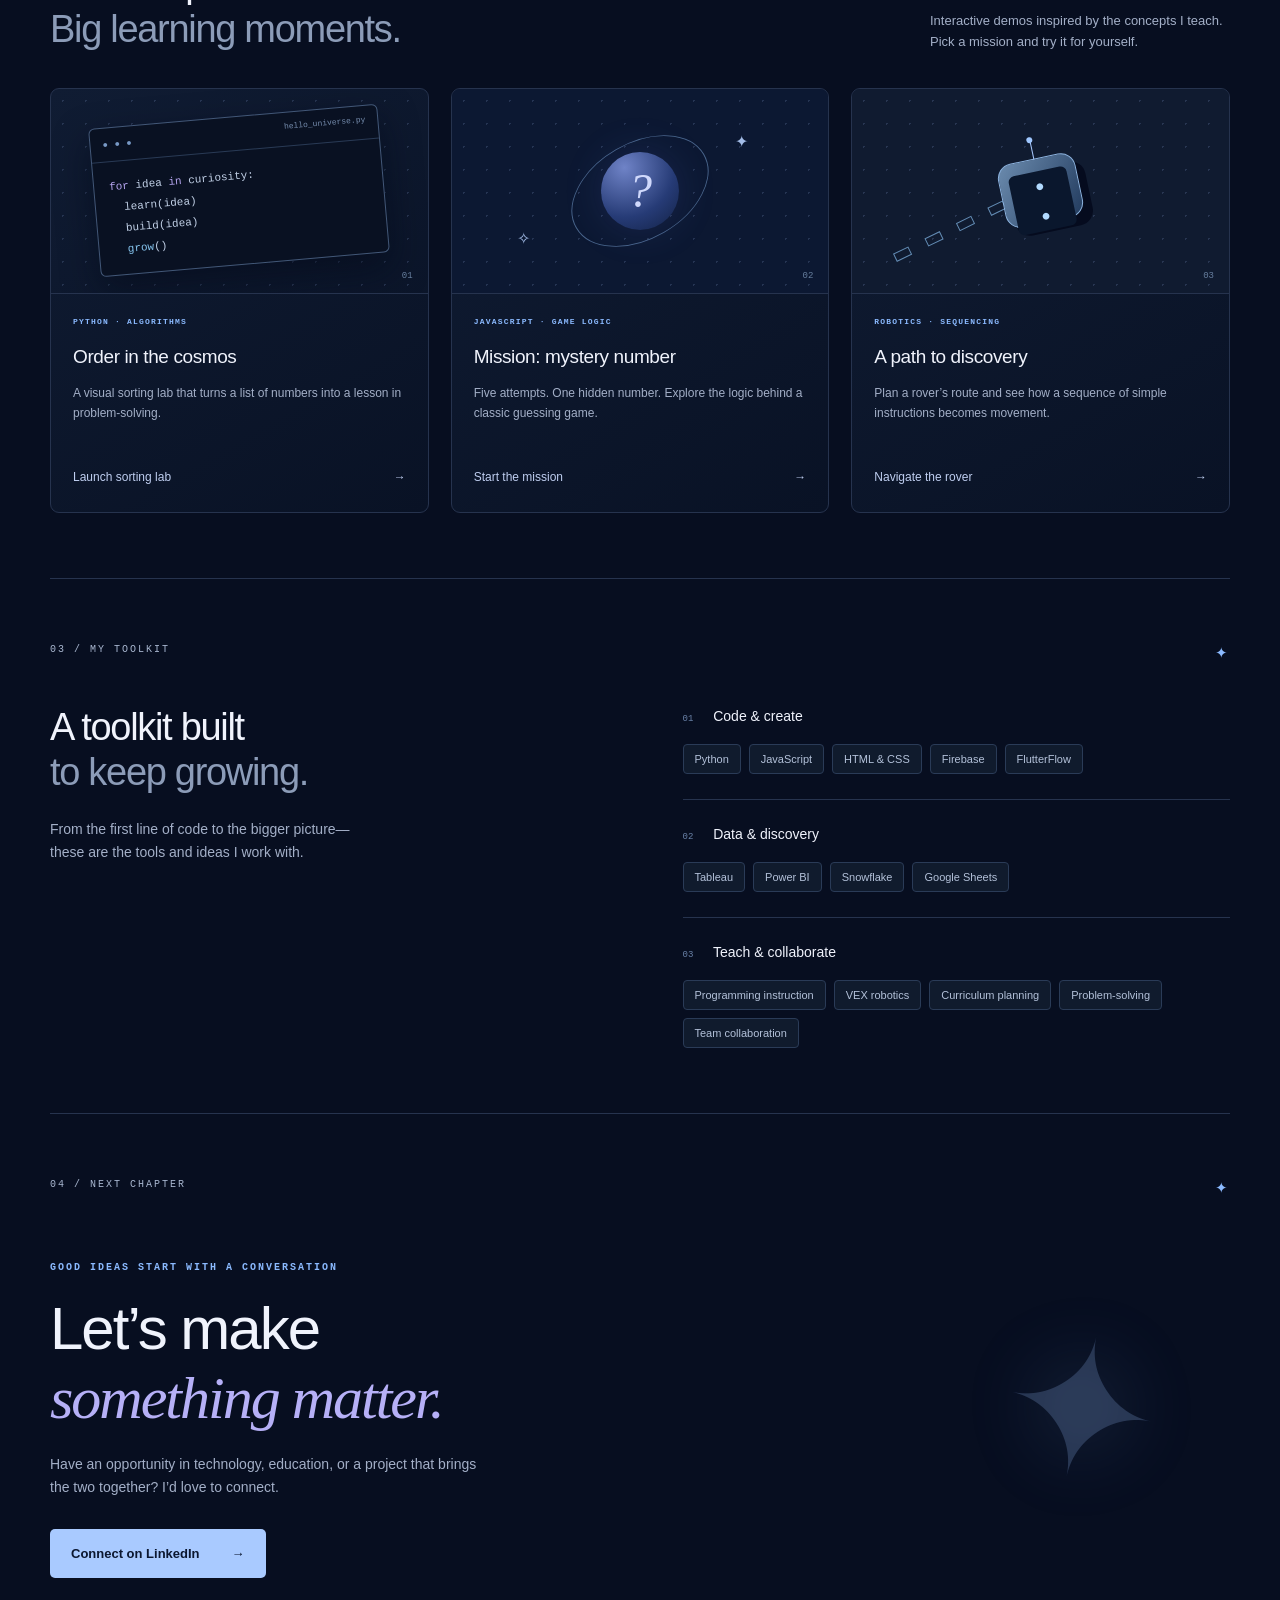
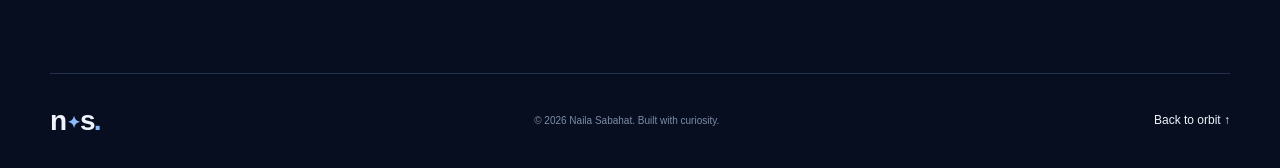
==== commit 70d79395: "Add files via upload" ====
--- a/index.html
+++ b/index.html
@@ -1,232 +1,30 @@
 <!DOCTYPE html>
 <html lang="en">
 <head>
-  <meta charset="UTF-8">
-  <meta name="viewport" content="width=device-width, initial-scale=1.0">
-  <title>Code Quest | HTML, CSS & JavaScript</title>
-  <style>
-    * { box-sizing: border-box; }
-    :root { color-scheme: light; }
-    body {
-      margin: 0; min-height: 100vh; padding: 24px; display: grid; place-items: center;
-      font-family: "Trebuchet MS", Arial, sans-serif; color: #20213a;
-      background: radial-gradient(circle at 8% 8%, #ffe7a8, transparent 30%),
-                  radial-gradient(circle at 92% 90%, #c7f5ed, transparent 32%), #f1f0ff;
-    }
-    button, input { font: inherit; }
-    .quiz { width: min(100%, 720px); overflow: hidden; border: 4px solid #292947;
-      border-radius: 28px; background: #fff; box-shadow: 9px 9px 0 #292947; }
-    header { padding: 28px; color: #fff; background: #6257d9; }
-    .badge { display: inline-block; padding: 7px 12px; border-radius: 999px; color: #292947;
-      background: #ffe27a; font-size: .8rem; font-weight: 900; letter-spacing: 1px; }
-    h1 { margin: 16px 0 6px; font-size: clamp(1.8rem, 6vw, 2.6rem); }
-    header p { margin: 0; opacity: .92; }
-    .stats { display: flex; justify-content: space-between; gap: 12px; margin-top: 24px; font-weight: bold; }
-    .track { height: 12px; margin-top: 12px; overflow: hidden; border: 2px solid #fff;
-      border-radius: 99px; background: #443aa9; }
-    #bar { width: 0; height: 100%; border-radius: 99px; background: #ffe27a; transition: width .3s; }
-    main { padding: 30px; }
-    .category { display: inline-block; margin-bottom: 10px; padding: 6px 11px; border-radius: 10px;
-      color: #5147bc; background: #eeecff; font-size: .82rem; font-weight: bold; text-transform: uppercase; }
-    h2 { margin: 8px 0 22px; font-size: 1.35rem; line-height: 1.4; }
-    .answers { display: grid; gap: 12px; }
-    .answer { width: 100%; padding: 14px 16px; border: 2px solid #d9d8eb; border-radius: 14px;
-      color: #292947; background: #fff; text-align: left; cursor: pointer; transition: .15s; }
-    .answer:hover:not(:disabled) { transform: translateY(-2px); border-color: #6257d9; background: #f6f5ff; }
-    .answer:disabled { cursor: default; }
-    .answer.correct { border-color: #24a875; background: #e5fff2; }
-    .answer.wrong { border-color: #e45e68; background: #fff0f0; }
-    .text-answer { width: 100%; padding: 14px 16px; border: 2px solid #d9d8eb; border-radius: 14px; }
-    .feedback { min-height: 28px; margin: 16px 0 10px; font-weight: bold; }
-    .good { color: #16835c; } .try { color: #c64750; }
-    .action { width: 100%; padding: 14px; border: 0; border-radius: 14px; color: white;
-      background: #292947; font-weight: bold; cursor: pointer; }
-    .action:disabled { opacity: .45; cursor: not-allowed; }
-    .action.purple { margin-top: 12px; background: #6257d9; }
-    @media (max-width: 500px) { body { padding: 14px; } header, main { padding: 22px; } .stats { font-size: .9rem; } }
-  </style>
+<meta charset="UTF-8"><meta name="viewport" content="width=device-width,initial-scale=1">
+<meta name="description" content="Naila Sabahat — co-founder, educator, and computer science graduate. Exploring technology, teaching, and thoughtful digital experiences.">
+<meta name="theme-color" content="#070e20"><title>Naila Sabahat | Educator &amp; Co-founder</title>
+<link rel="icon" href="favicon.svg" type="image/svg+xml"><link rel="stylesheet" href="styles.css"><script src="script.js" defer></script>
 </head>
 <body>
-  <div class="quiz">
-    <header>
-      <div class="badge">🧠 CODE QUEST</div>
-      <h1>HTML, CSS &amp; JavaScript Quiz</h1>
-      <p>Answer questions, solve mini challenges, and earn points!</p>
-      <div class="stats"><span id="progress"></span><span id="score">⭐ 0 points</span></div>
-      <div class="track"><div id="bar"></div></div>
-    </header>
-    <main>
-      <div class="category" id="category"></div>
-      <h2 id="question"></h2>
-      <div class="answers" id="answers"></div>
-      <div class="feedback" id="feedback" aria-live="polite"></div>
-      <button class="action" id="next" disabled>Choose an answer</button>
-    </main>
-  </div>
-
-  <script>
-    const questions = [
-      { category: "HTML", type: "choice", prompt: "🏗️ Which HTML tag makes the biggest heading?",
-        options: ["<heading>", "<h1>", "<head>", "<title>"], answer: 1,
-        hint: "The number 1 means the highest-level heading." },
-      { category: "CSS", type: "choice", prompt: "🎨 Which CSS property changes text color?",
-        options: ["font-style", "background-color", "color", "text-size"], answer: 2,
-        hint: "This property is simply called color." },
-      { category: "JavaScript", type: "choice", prompt: "🪄 What does 3 + 4 evaluate to in JavaScript?",
-        options: ["34", "7", "An error", "Nothing"], answer: 1,
-        hint: "The plus sign adds these two numbers." },
-      { category: "HTML Challenge", type: "text", prompt: "⌨️ Fill in the blank: A clickable link uses the ____ tag.",
-        answers: ["a", "<a>", "anchor", "a tag", "<a></a>"], hint: "It’s a single-letter tag." },
-      { category: "CSS Challenge", type: "choice", prompt: "🕵️ Find the bug! Which line makes the page background purple?",
-        options: ["body { background-color: purple; }", "body = background purple;", "body: purple background;", "<body color='purple'>"], answer: 0,
-        hint: "CSS uses a selector, curly braces, and a property-value pair." },
-      { category: "JavaScript", type: "choice", prompt: "🔁 Which keyword declares a variable you can change later?",
-        options: ["let", "style", "html", "color"], answer: 0,
-        hint: "This keyword has three letters." },
-      { category: "JavaScript Challenge", type: "text", prompt: "🐛 What does console.log('Code' + '!') display?",
-        answers: ["code!", "'code!'", '"code!"'], hint: "The plus sign joins the two text pieces." },
-      { category: "HTML & CSS", type: "choice", prompt: "🧩 Which attribute points to the CSS file in a link tag?",
-        options: ["src", "href", "class", "alt"], answer: 1,
-        hint: "You’ll find it inside a link tag in the document head." },
-      { category: "Final Challenge", type: "text", prompt: "🚀 What command writes a message to the browser console?",
-        answers: ["console.log", "console.log()", "console.log('hi')", 'console.log("hi")'],
-        hint: "Start with console, then a dot and the word log." }
-    ];
-
-    let index = 0;
-    let points = 0;
-    let locked = false;
-
-    const $ = id => document.getElementById(id);
-    const categoryEl = $("category");
-    const questionEl = $("question");
-    const answersEl = $("answers");
-    const feedbackEl = $("feedback");
-    const nextBtn = $("next");
-
-    function renderQuestion() {
-      locked = false;
-      const item = questions[index];
-      categoryEl.textContent = item.category;
-      questionEl.textContent = item.prompt;
-      $("progress").textContent = `Question ${index + 1} of ${questions.length}`;
-      $("score").textContent = `⭐ ${points} points`;
-      $("bar").style.width = `${(index / questions.length) * 100}%`;
-      feedbackEl.textContent = "";
-      feedbackEl.className = "feedback";
-      answersEl.innerHTML = "";
-      nextBtn.disabled = true;
-      nextBtn.textContent = item.type === "text" ? "Check answer" : "Choose an answer";
-
-      if (item.type === "choice") {
-        item.options.forEach((option, optionIndex) => {
-          const button = document.createElement("button");
-          button.className = "answer";
-          button.textContent = option;
-          button.addEventListener("click", () => checkChoice(optionIndex, button));
-          answersEl.appendChild(button);
-        });
-      } else {
-        const input = document.createElement("input");
-        input.className = "text-answer";
-        input.placeholder = "Type your answer here...";
-        input.setAttribute("aria-label", "Type your answer");
-        answersEl.appendChild(input);
-        nextBtn.addEventListener("click", checkText, { once: true });
-        input.addEventListener("keydown", event => {
-          if (event.key === "Enter" && !nextBtn.disabled) checkText();
-        });
-      }
-    }
-
-    function checkChoice(selected, selectedButton) {
-      if (locked) return;
-      locked = true;
-      const item = questions[index];
-      const buttons = answersEl.querySelectorAll(".answer");
-      buttons.forEach((button, i) => {
-        button.disabled = true;
-        if (i === item.answer) button.classList.add("correct");
-      });
-      if (selected === item.answer) {
-        points += 10;
-        feedbackEl.textContent = "✅ Correct! You earned 10 points.";
-        feedbackEl.classList.add("good");
-      } else {
-        selectedButton.classList.add("wrong");
-        feedbackEl.textContent = `❌ Not quite. Hint: ${item.hint}`;
-        feedbackEl.classList.add("try");
-      }
-      updateScore();
-      nextBtn.disabled = false;
-      nextBtn.textContent = index === questions.length - 1 ? "See my results" : "Next question";
-    }
-
-    function checkText() {
-      if (locked) return;
-      const item = questions[index];
-      const input = answersEl.querySelector("input");
-      const response = input.value.trim().toLowerCase();
-      if (!response) {
-        feedbackEl.textContent = "Type an answer first, then check it!";
-        feedbackEl.classList.add("try");
-        return;
-      }
-      locked = true;
-      input.disabled = true;
-      const correct = item.answers.includes(response);
-      if (correct) {
-        points += 10;
-        feedbackEl.textContent = "🎉 Nice work! You earned 10 points.";
-        feedbackEl.classList.add("good");
-      } else {
-        feedbackEl.textContent = `❌ One possible answer: ${item.answers[0]}. ${item.hint}`;
-        feedbackEl.classList.add("try");
-      }
-      updateScore();
-      nextBtn.disabled = false;
-      nextBtn.textContent = index === questions.length - 1 ? "See my results" : "Next question";
-      nextBtn.addEventListener("click", advance, { once: true });
-    }
-
-    function updateScore() { $("score").textContent = `⭐ ${points} points`; }
-
-    function advance() {
-      index++;
-      if (index < questions.length) renderQuestion();
-      else showResults();
-    }
-
-    function showResults() {
-      $("bar").style.width = "100%";
-      $("progress").textContent = "Quiz complete!";
-      categoryEl.textContent = "Your results";
-      answersEl.innerHTML = "";
-      const message = points >= 80 ? "🏆 Coding superstar!" :
-        points >= 50 ? "🎉 Great job—your coding skills are growing!" :
-        "💪 Good try—keep practicing and play again!";
-      questionEl.textContent = `${message} You scored ${points} out of 90.`;
-      feedbackEl.textContent = "Challenge complete!";
-      feedbackEl.className = "feedback good";
-      nextBtn.textContent = "Play again";
-      nextBtn.disabled = false;
-      nextBtn.classList.add("purple");
-      nextBtn.onclick = restart;
-    }
-
-    function restart() {
-      index = 0;
-      points = 0;
-      nextBtn.classList.remove("purple");
-      nextBtn.onclick = null;
-      renderQuestion();
-    }
-
-    nextBtn.addEventListener("click", () => {
-      if (locked && questions[index]?.type === "choice") advance();
-    });
-
-    renderQuestion();
-  </script>
-</body>
-</html>
+<a class="skip" href="#main">Skip to content</a>
+<div class="stars" aria-hidden="true"></div>
+<header class="header wrap"><a class="brand" href="#home" aria-label="Naila Sabahat home">n<span class="brand-star">✦</span>s<span class="brand-dot">.</span></a><button class="menu-toggle" aria-expanded="false" aria-controls="navigation">Menu <span>+</span></button><nav id="navigation" aria-label="Main navigation"><a href="#about">About</a><a href="#explore">Explore</a><a href="#skills">Skills</a><a class="nav-contact" href="#contact">Let’s connect <span>→</span></a></nav></header>
+<main id="main">
+<section class="hero wrap" id="home">
+<div class="hero-copy"><p class="eyebrow"><span class="status-dot"></span> CO-FOUNDER · EDUCATOR · BUILDER</p><p class="hello">Hello, I’m Naila.</p><h1>A curious mind.<br>A universe of<br><em>possibilities.</em></h1><p class="hero-description">I bring technology and teaching together—turning complex ideas into meaningful learning experiences, one spark of curiosity at a time.</p><div class="hero-actions"><a class="button primary" href="#explore">Explore my universe <span>→</span></a><a class="text-link" href="https://www.linkedin.com/in/nailasabahat010/" target="_blank" rel="noopener noreferrer">LinkedIn <span>→</span></a></div></div>
+<div class="universe" aria-hidden="true"><div class="orbit orbit-one"></div><div class="orbit orbit-two"></div><div class="orbit orbit-three"></div><div class="planet"><div class="planet-light"></div></div><span class="moon"></span><span class="orbit-point point-one"></span><span class="orbit-point point-two"></span><span class="spark spark-one">✦</span><span class="spark spark-two">✦</span><span class="space-label label-one">TECHNOLOGY</span><span class="space-label label-two">EDUCATION</span><span class="space-label label-three">CURIOSITY</span><span class="coordinates">41.88° N &nbsp; / &nbsp; CHICAGO AREA</span></div>
+<div class="hero-bottom"><a href="#about"><span class="down-arrow">↓</span> A LITTLE FURTHER DOWN</a><span>Always learning. Always exploring.</span></div>
+</section>
+<section class="about section wrap" id="about"><div class="section-label"><span>01 / ABOUT ME</span><span class="little-star">✦</span></div><div class="about-grid"><h2>Rooted in purpose.<br><span>Drawn to possibility.</span></h2><div class="about-copy"><p>I’m Naila Sabahat, a computer science graduate, co-founder, and educator based in the Chicago area. I enjoy the space where technical problem-solving meets creativity and human connection.</p><p>As a programming instructor, I help young learners explore Python, JavaScript, web development, and robotics. My approach is hands-on: build something, ask questions, and discover what’s possible.</p><p>I’m also interested in the planning and collaboration that bring ideas to life—from organizing learning experiences to exploring thoughtful technology solutions.</p><a class="text-link" href="#contact">Let’s build something meaningful <span>→</span></a></div></div><div class="focus-strip"><span>Teaching with intention</span><span>✦</span><span>Building with curiosity</span><span>✦</span><span>Learning without limits</span></div></section>
+<section class="section work wrap" id="explore"><div class="section-label"><span>02 / EXPLORE MY WORLD</span><span class="little-star">✦</span></div><div class="section-heading"><h2>Small experiments.<br><span>Big learning moments.</span></h2><p>Interactive demos inspired by the concepts I teach. Pick a mission and try it for yourself.</p></div>
+<div class="project-grid">
+<article class="project"><div class="project-art code-art" aria-hidden="true"><div class="code-window"><div class="window-dots">● ● ● <span>hello_universe.py</span></div><code><span class="purple">for</span> idea <span class="purple">in</span> curiosity:<br>&nbsp; learn(idea)<br>&nbsp; build(idea)<br>&nbsp; <span class="blue">grow</span>()</code></div><span class="art-number">01</span></div><div class="project-body"><p class="eyebrow">PYTHON · ALGORITHMS</p><h3>Order in the cosmos</h3><p>A visual sorting lab that turns a list of numbers into a lesson in problem-solving.</p><button class="project-open text-link" data-demo="sorting">Launch sorting lab <span>→</span></button></div></article>
+<article class="project"><div class="project-art game-art" aria-hidden="true"><span class="game-orbit"></span><span class="game-core">?</span><span class="mini-star star-a">✦</span><span class="mini-star star-b">✧</span><span class="art-number">02</span></div><div class="project-body"><p class="eyebrow">JAVASCRIPT · GAME LOGIC</p><h3>Mission: mystery number</h3><p>Five attempts. One hidden number. Explore the logic behind a classic guessing game.</p><button class="project-open text-link" data-demo="guess">Start the mission <span>→</span></button></div></article>
+<article class="project"><div class="project-art robot-art" aria-hidden="true"><div class="route"><i></i><i></i><i></i><i></i><i></i></div><div class="robot"><div class="robot-eyes">• •</div></div><span class="art-number">03</span></div><div class="project-body"><p class="eyebrow">ROBOTICS · SEQUENCING</p><h3>A path to discovery</h3><p>Plan a rover’s route and see how a sequence of simple instructions becomes movement.</p><button class="project-open text-link" data-demo="rover">Navigate the rover <span>→</span></button></div></article>
+</div></section>
+<section class="section skills wrap" id="skills"><div class="section-label"><span>03 / MY TOOLKIT</span><span class="little-star">✦</span></div><div class="skills-layout"><div><h2>A toolkit built<br><span>to keep growing.</span></h2><p class="muted">From the first line of code to the bigger picture—these are the tools and ideas I work with.</p></div><div class="skill-groups"><div class="skill-group"><h3><span>01</span> Code &amp; create</h3><div class="tags"><span>Python</span><span>JavaScript</span><span>HTML &amp; CSS</span><span>Firebase</span><span>FlutterFlow</span></div></div><div class="skill-group"><h3><span>02</span> Data &amp; discovery</h3><div class="tags"><span>Tableau</span><span>Power BI</span><span>Snowflake</span><span>Google Sheets</span></div></div><div class="skill-group"><h3><span>03</span> Teach &amp; collaborate</h3><div class="tags"><span>Programming instruction</span><span>VEX robotics</span><span>Curriculum planning</span><span>Problem-solving</span><span>Team collaboration</span></div></div></div></div></section>
+<section class="contact section wrap" id="contact"><div class="section-label"><span>04 / NEXT CHAPTER</span><span class="little-star">✦</span></div><div class="contact-inner"><p class="eyebrow">GOOD IDEAS START WITH A CONVERSATION</p><h2>Let’s make<br><em>something matter.</em></h2><p>Have an opportunity in technology, education, or a project that brings the two together? I’d love to connect.</p><a class="button primary" href="https://www.linkedin.com/in/nailasabahat010/" target="_blank" rel="noopener noreferrer">Connect on LinkedIn <span>→</span></a><span class="contact-star" aria-hidden="true">✦</span></div></section>
+</main><footer class="wrap"><a class="brand" href="#home">n<span class="brand-star">✦</span>s<span class="brand-dot">.</span></a><p>© <span id="year">2026</span> Naila Sabahat. Built with curiosity.</p><a class="text-link" href="#home">Back to orbit ↑</a></footer>
+<dialog id="demo-dialog" aria-labelledby="demo-title"><div class="dialog-top"><p class="eyebrow">THE EXPLORATION LAB</p><button id="close-demo" aria-label="Close demo">×</button></div><h2 id="demo-title"></h2><div id="demo-content"></div></dialog>
+</body></html>
--- a/styles.css
+++ b/styles.css
@@ -0,0 +1,4 @@
+:root{--bg:#070e20;--panel:#0c172e;--text:#f0f3fc;--muted:#a3afc7;--line:#26334e;--accent:#8bbaff;--lavender:#b6b0f7}*{box-sizing:border-box}html{scroll-behavior:smooth;scroll-padding-top:95px}body{margin:0;background:var(--bg);color:var(--text);font-family:Arial,Helvetica,sans-serif;font-size:16px;line-height:1.65}a{color:inherit;text-decoration:none}button,input{font:inherit}button,a{-webkit-tap-highlight-color:transparent}button{cursor:pointer}button:disabled{cursor:default;opacity:.5}a:focus-visible,button:focus-visible,input:focus-visible{outline:2px solid var(--accent);outline-offset:5px}.wrap{width:min(1180px,calc(100% - 96px));margin-inline:auto}.stars{position:absolute;inset:0 0 auto;height:980px;z-index:-1;overflow:hidden;background:radial-gradient(ellipse at 80% 38%,#12305a50,transparent 45%),radial-gradient(circle at 10% 20%,#16314a22,transparent 40%)}.stars:before,.stars:after{content:"";position:absolute;inset:0;background-image:radial-gradient(1px 1px at 20px 30px,#c4d6fa 80%,transparent),radial-gradient(1px 1px at 100px 130px,#b8cef1 80%,transparent),radial-gradient(1px 1px at 220px 65px,#b8cef1 80%,transparent);background-size:267px 207px;opacity:.35}.stars:after{transform:translate(72px,78px);opacity:.22;background-size:393px 317px}.header{display:flex;align-items:center;justify-content:space-between;padding-block:29px;position:relative;z-index:5;border-bottom:1px solid #26334e77}.brand{font-size:28px;font-weight:700;letter-spacing:-2px;line-height:1}.brand-star{font-size:16px;color:var(--accent);margin:0 2px;display:inline-block;vertical-align:middle}.brand-dot{color:var(--accent)}nav{display:flex;gap:36px;align-items:center;font-size:13px;color:#c3cbdd}nav a:hover,.text-link:hover{color:var(--accent)}.nav-contact{border:1px solid #526580;border-radius:6px;padding:9px 18px;color:var(--text)}.nav-contact span{margin-left:17px}.menu-toggle{display:none}.hero{position:relative;min-height:780px;padding-top:85px}.eyebrow{font:10px/1.5 'Courier New',monospace;letter-spacing:2px;color:var(--accent);font-weight:bold}.status-dot{display:inline-block;width:6px;height:6px;border-radius:50%;background:#a5bdf2;margin-right:8px;box-shadow:0 0 12px #8bbaff}.hello{font-size:19px;margin:28px 0 12px;color:#bac7df}h1{font-weight:500;letter-spacing:-3.5px;line-height:1.08;font-size:clamp(48px,5.5vw,76px);margin:0 0 25px}em{font-family:Georgia,'Times New Roman',serif;font-weight:400;color:var(--lavender)}.hero-description{max-width:440px;color:var(--muted);font-size:15px;line-height:1.85}.hero-copy{position:relative;z-index:2;width:55%}.hero-actions{display:flex;gap:28px;align-items:center;margin-top:31px}.button{display:inline-flex;align-items:center;justify-content:center;gap:32px;font-size:13px;font-weight:bold;padding:13px 20px;border-radius:5px;border:1px solid transparent;transition:transform .2s,background .2s}.button:hover{transform:translateY(-2px)}.primary{background:#a9caff;color:#0b1730}.primary:hover{background:#c2dbff}.text-link{font-size:12px;display:inline-flex;gap:16px;align-items:center}.universe{position:absolute;width:570px;height:570px;right:-40px;top:70px;isolation:isolate}.orbit{position:absolute;border:1px solid #7d9bc03d;border-radius:50%;inset:65px 4px;transform:rotate(-32deg) scaleY(.6)}.orbit-two{inset:7px 47px;transform:rotate(37deg) scaleY(.72);border-color:#7897c229}.orbit-three{inset:40px;transform:rotate(-48deg) scaleX(.7);border-style:dashed;border-color:#7d9bc02b}.planet{position:absolute;inset:137px;border-radius:50%;background:radial-gradient(circle at 29% 24%,#8cb5e0 0,#416f9e 14%,#21436e 32%,#112641 54%,#081122 73%);box-shadow:-10px -10px 45px #5894ca17,inset 4px 3px 5px #9bc5ff44,28px 30px 60px #020817;overflow:hidden}.planet:after{content:"";position:absolute;inset:0;border-radius:50%;background:repeating-linear-gradient(17deg,transparent 0 12px,#95c2f108 13px 15px,transparent 16px 25px);filter:blur(2px);transform:rotate(-18deg)}.planet-light{position:absolute;inset:-20%;border-radius:50%;background:radial-gradient(ellipse at 80% 85%,#020714 24%,transparent 63%)}.moon{position:absolute;width:28px;height:28px;top:107px;left:125px;background:radial-gradient(circle at 30% 30%,#b5c7dc,#455b76 55%,#101d33 80%);border-radius:50%;box-shadow:0 0 24px #8bbaff20}.orbit-point{position:absolute;width:7px;height:7px;background:#c3dcff;border-radius:50%;box-shadow:0 0 15px #a9caff}.point-one{right:72px;top:300px}.point-two{left:165px;bottom:78px;width:4px;height:4px}.spark{position:absolute;color:#b8c8ee}.spark-one{right:90px;top:85px;font-size:26px}.spark-two{left:65px;bottom:140px;font-size:18px}.space-label{position:absolute;font:8px 'Courier New',monospace;letter-spacing:2px;color:#9caecc;border:1px solid #344967;background:#09152bd9;padding:5px 9px;border-radius:3px}.label-one{right:23px;top:180px}.label-two{left:55px;top:345px}.label-three{right:75px;bottom:90px}.coordinates{position:absolute;bottom:12px;right:120px;font:8px 'Courier New',monospace;letter-spacing:2px;color:#6d819e}.hero-bottom{display:flex;justify-content:space-between;align-items:center;position:absolute;bottom:38px;inset-inline:0;color:#7d8eab;font:9px 'Courier New',monospace;letter-spacing:1.5px}.hero-bottom a{display:flex;gap:14px;align-items:center}.hero-bottom>span{font:12px Georgia,serif;letter-spacing:.2px;font-style:italic}.down-arrow{font-size:17px;color:#a8c6ef}.section{padding-top:65px;padding-bottom:65px;border-top:1px solid var(--line)}.section-label{font:10px 'Courier New',monospace;letter-spacing:2px;color:#a9b7d0;display:flex;justify-content:space-between;margin-bottom:42px}.little-star{color:var(--accent);font-size:15px}h2{font-size:38px;line-height:1.2;letter-spacing:-1.3px;font-weight:500;margin:0}h2>span{color:#8c9cb8}.about-grid{display:grid;grid-template-columns:1fr 1fr;gap:85px}.about-copy p{margin:0 0 18px;color:var(--muted);font-size:14px}.about-copy p:first-child{color:#d6ddeb}.about-copy .text-link{margin-top:10px;color:var(--accent)}.focus-strip{display:flex;justify-content:space-between;border-top:1px solid var(--line);padding-top:29px;margin-top:47px;font:12px Georgia,serif;font-style:italic;color:#b1bdd2}.focus-strip span:nth-child(even){font-size:11px;color:#6986ae}.section-heading{display:flex;justify-content:space-between;align-items:flex-end;gap:40px;margin-bottom:35px}.section-heading p{max-width:300px;font-size:13px;color:var(--muted);margin:0}.project-grid{display:grid;grid-template-columns:repeat(3,1fr);gap:22px}.project{border:1px solid var(--line);background:linear-gradient(150deg,#101c33,#091225);border-radius:9px;overflow:hidden;transition:border-color .2s,transform .2s}.project:hover{border-color:#566c96;transform:translateY(-4px)}.project-art{height:205px;position:relative;overflow:hidden;display:flex;align-items:center;justify-content:center;border-bottom:1px solid var(--line);background-image:radial-gradient(#7087b540 1px,transparent 1px);background-size:23px 23px}.art-number{position:absolute;bottom:12px;right:15px;font:9px monospace;color:#677f9e}.code-window{background:#091122;border:1px solid #425777;border-radius:6px;width:77%;transform:rotate(-5deg);box-shadow:0 15px 35px #03091988}.window-dots{font-size:9px;color:#7899c5;border-bottom:1px solid #293a55;padding:9px 12px;letter-spacing:2px}.window-dots span{float:right;letter-spacing:0;font:8px monospace;color:#778eaf}.code-window code{display:block;font:11px/1.9 monospace;padding:15px;color:#c2d1e7}.purple{color:#b5a5ef}.blue{color:#86c5ef}.game-art{background-color:#0c1832}.game-orbit{width:148px;height:148px;border:1px solid #4a668c;border-radius:50%;transform:rotate(-30deg) scaleY(.65)}.game-core{position:absolute;background:radial-gradient(circle at 30% 20%,#6f83c7,#263b76 60%,#122144);border-radius:50%;height:78px;width:78px;text-align:center;line-height:78px;font:italic 48px/78px Georgia;color:#d0d9fc;box-shadow:0 0 40px #566cd22a}.mini-star{position:absolute;color:#a3bce7}.star-a{top:40px;right:80px}.star-b{left:65px;bottom:40px}.robot-art{background-color:#101b30}.route{position:absolute;display:flex;gap:18px;transform:rotate(-26deg);left:35px;top:130px}.route i{width:17px;height:9px;border:1px solid #638cb4}.robot{width:79px;height:65px;border:1px solid #8db4e0;border-radius:15px;background:linear-gradient(130deg,#6b8bae,#223b5e);transform:rotate(-12deg);box-shadow:8px 10px 0 #050b1e}.robot:before{content:"";width:1px;height:18px;background:#a9caff;position:absolute;top:-18px;left:38px}.robot:after{content:"";position:absolute;background:#9fc7ff;width:6px;height:6px;border-radius:50%;top:-23px;left:35px}.robot-eyes{background:#0a172d;margin:12px 9px 0;border-radius:6px;text-align:center;line-height:30px;letter-spacing:10px;padding-left:10px;color:#b1daff;font-size:25px}.project-body{padding:22px}.project-body .eyebrow{font-size:8px;letter-spacing:1.2px;margin-top:0}.project h3{font-size:19px;letter-spacing:-.4px;font-weight:500;margin:13px 0 10px}.project-body>p:not(.eyebrow){font-size:12px;color:var(--muted);min-height:60px}.project-open{background:none;border:0;color:#bfcef0;padding:12px 0 0;width:100%;justify-content:space-between}.skills-layout{display:grid;grid-template-columns:1fr 1fr;gap:85px}.muted{color:var(--muted);font-size:14px;max-width:330px;margin-top:22px}.skill-group{padding:0 0 25px;margin-bottom:23px;border-bottom:1px solid var(--line)}.skill-group:last-child{margin-bottom:0;border:0;padding-bottom:0}.skill-group h3{font-size:14px;font-weight:400;margin:0 0 16px}.skill-group h3>span{font:9px monospace;color:#6a83a9;margin-right:16px}.tags{display:flex;flex-wrap:wrap;gap:8px}.tags span{font-size:11px;padding:5px 11px;border:1px solid #2a3b57;border-radius:4px;color:#b3c1d9;background:#101b2d}.contact-inner{position:relative;padding:10px 0 30px}.contact h2{font-size:60px;line-height:1.15;margin:19px 0 20px;letter-spacing:-2px}.contact-inner>p:not(.eyebrow){max-width:440px;color:var(--muted);font-size:14px;margin-bottom:29px}.contact-star{position:absolute;font-size:190px;line-height:1;color:#718fc14d;right:70px;top:75px;transform:rotate(12deg);text-shadow:0 0 80px #6d96d135}footer{border-top:1px solid var(--line);display:flex;align-items:center;justify-content:space-between;padding-block:29px}footer p{font-size:10px;color:#7e8da8}.skip{position:fixed;top:-100px;left:10px;z-index:100;background:var(--accent);color:var(--bg);padding:10px}.skip:focus{top:10px}dialog{width:min(600px,calc(100% - 32px));border:1px solid #4e668a;border-radius:14px;background:#0c172c;color:var(--text);padding:28px;max-height:90dvh;overflow:auto}dialog::backdrop{background:#020716cf;backdrop-filter:blur(7px)}.dialog-top{display:flex;justify-content:space-between;align-items:center}.dialog-top button{background:transparent;color:var(--text);border:0;font-size:28px;line-height:1}dialog h2{font-size:29px;margin:16px 0}#demo-content>p{font-size:14px;color:var(--muted)}.demo-actions{display:flex;gap:10px;flex-wrap:wrap;margin:18px 0}.secondary{background:#162740;border-color:#486082;color:#cbd9f3}.bars{display:flex;gap:10px;height:160px;align-items:flex-end;margin-top:25px}.bar{flex:1;background:linear-gradient(#9fc8ff,#3f5a9b);border-radius:4px 4px 0 0;min-width:0;display:flex;align-items:flex-end;justify-content:center;font-size:12px;color:#071020;font-weight:bold;transition:height .3s}.demo-status{min-height:25px;font-size:13px;color:#b7cfff!important}.guess-form label{display:block;font-size:13px;margin-bottom:7px}.guess-form input{width:130px;padding:10px;background:#070e20;color:#fff;border:1px solid #526b92;border-radius:4px}.rover-grid{display:grid;grid-template-columns:repeat(5,1fr);width:min(280px,100%);aspect-ratio:1;gap:4px;margin:20px auto}.cell{border:1px solid #2b4365;background:#101f36;display:flex;align-items:center;justify-content:center;font-size:24px;aspect-ratio:1}.cell.rover{color:#a9caff;background:#243e61}.cell.goal{color:#dbd197}.command-list{font:13px/1.6 monospace;min-height:40px;color:#b9c9e7;overflow-wrap:anywhere}.demo-actions .button{gap:10px}
+@media(min-width:1400px){.hero{min-height:815px}.universe{right:-10px}}@media(max-width:1000px){.wrap{width:calc(100% - 64px)}.universe{right:-60px;transform:scale(.8);transform-origin:right center}.hero-copy{width:60%}.hero{min-height:730px}h1{font-size:60px}.about-grid,.skills-layout{gap:45px}.project-grid{gap:14px}.project-body{padding:17px}.project h3{font-size:17px}.project-art{height:180px}.contact-star{right:20px}}
+@media(max-width:700px){.wrap{width:calc(100% - 40px)}.header{padding-block:23px}.menu-toggle{display:flex;gap:16px;align-items:center;font-size:12px;background:none;border:1px solid var(--line);border-radius:4px;color:var(--text);padding:7px 12px}.menu-toggle span{font-size:17px}nav{display:none;position:absolute;top:76px;left:0;right:0;background:#0c172c;border:1px solid var(--line);border-radius:6px;padding:18px;gap:18px;flex-direction:column;align-items:stretch}nav.open{display:flex}.hero{padding-top:48px;min-height:1010px;overflow:hidden}.hero-copy{width:100%}h1{font-size:54px;letter-spacing:-2.5px}.hello{font-size:17px;margin-top:23px}.hero-description{font-size:14px;max-width:370px}.hero-actions{gap:22px}.hero .eyebrow{font-size:8px;letter-spacing:1.5px}.universe{top:460px;left:50%;right:auto;transform:translateX(-50%) scale(.72);transform-origin:center}.hero-bottom{bottom:23px}.hero-bottom>span{display:none}.section{padding-block:43px}.section-label{margin-bottom:28px;font-size:9px}.about-grid,.skills-layout{grid-template-columns:1fr;gap:27px}h2{font-size:32px}.focus-strip{gap:12px;font-size:10px;flex-wrap:wrap;justify-content:center;margin-top:30px}.section-heading{display:block}.section-heading p{margin-top:20px;max-width:100%}.project-grid{grid-template-columns:1fr;gap:22px}.project-art{height:215px}.project-body{padding:24px}.project h3{font-size:22px}.project-body>p:not(.eyebrow){min-height:0;font-size:14px}.project-open{font-size:13px;padding-top:15px}.code-window{width:250px}.project-body .eyebrow{font-size:9px}.skills-layout .muted{max-width:100%}.contact h2{font-size:45px;position:relative;z-index:1}.contact-inner>p:not(.eyebrow){max-width:330px}.contact-star{font-size:100px;right:0;top:35px;opacity:.4}.contact-inner .eyebrow{font-size:8px}footer{flex-wrap:wrap;gap:18px}footer p{order:3;width:100%;margin:0}footer .text-link{margin-left:auto}.stars{height:1100px}dialog{padding:22px}}
+@media(prefers-reduced-motion:reduce){html{scroll-behavior:auto}*,*:before,*:after{transition:none!important;animation:none!important}}
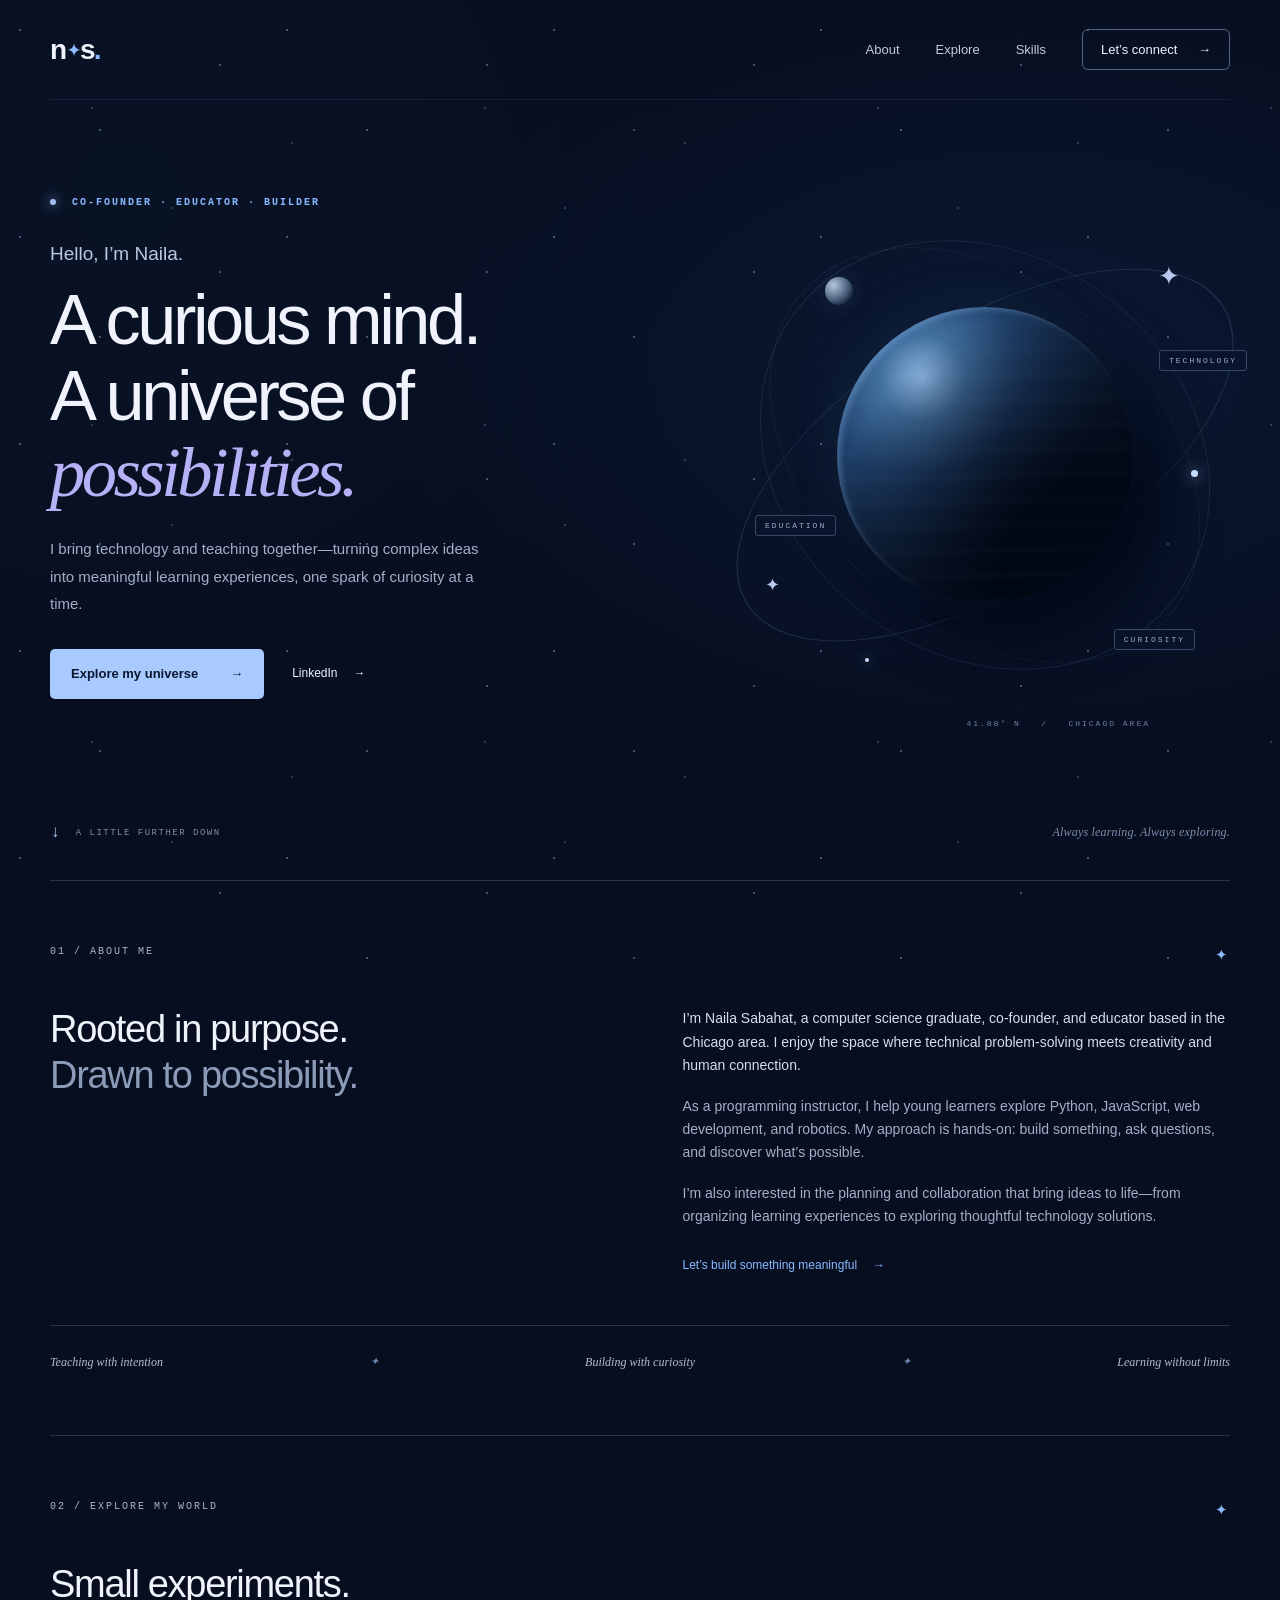
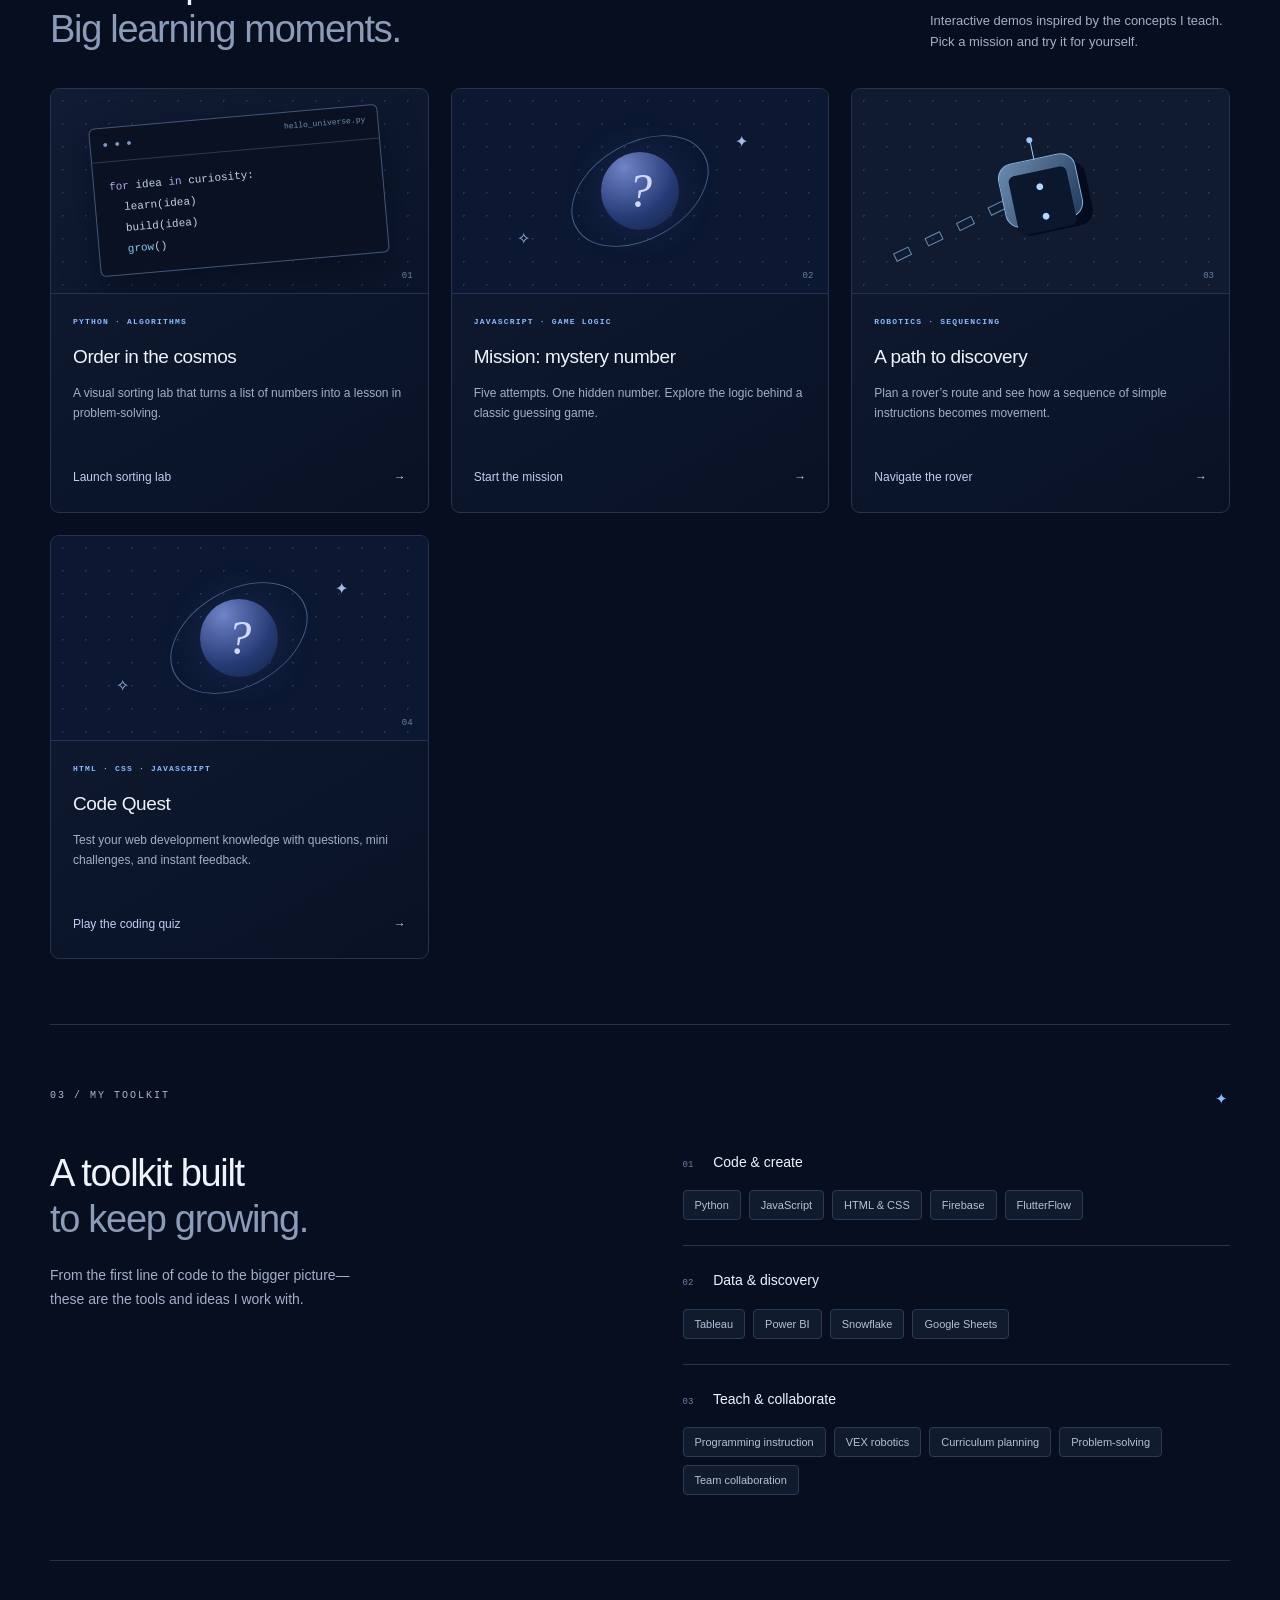
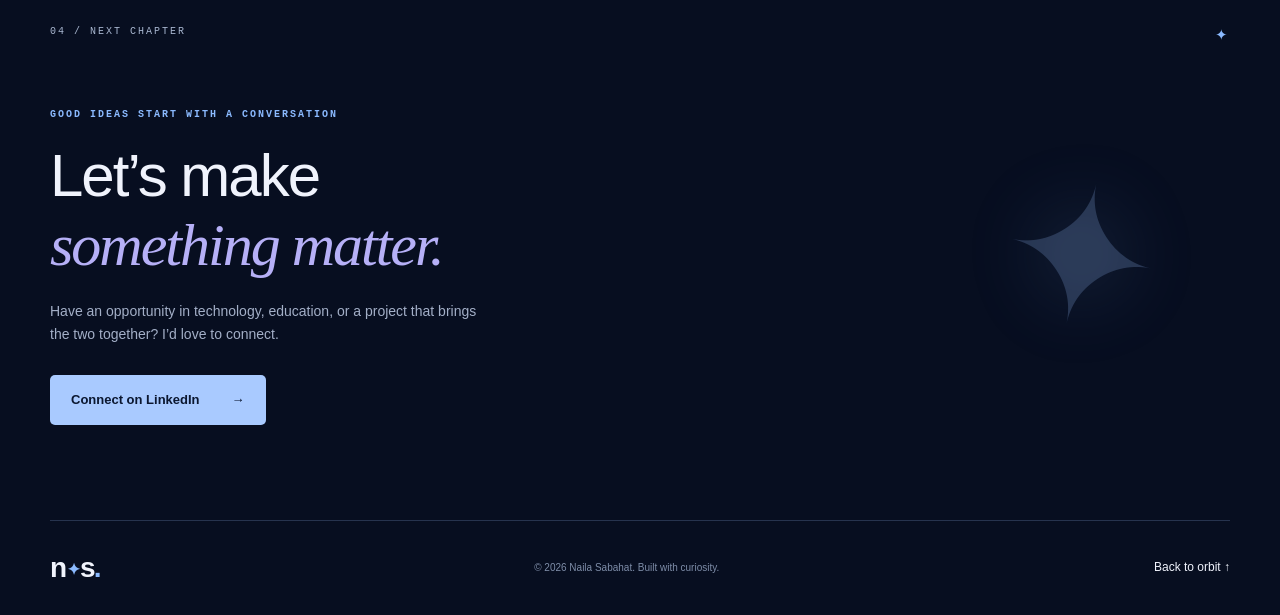
==== commit e87d538a: "Update index.html" ====
--- a/index.html
+++ b/index.html
@@ -22,6 +22,8 @@
 <article class="project"><div class="project-art code-art" aria-hidden="true"><div class="code-window"><div class="window-dots">● ● ● <span>hello_universe.py</span></div><code><span class="purple">for</span> idea <span class="purple">in</span> curiosity:<br>&nbsp; learn(idea)<br>&nbsp; build(idea)<br>&nbsp; <span class="blue">grow</span>()</code></div><span class="art-number">01</span></div><div class="project-body"><p class="eyebrow">PYTHON · ALGORITHMS</p><h3>Order in the cosmos</h3><p>A visual sorting lab that turns a list of numbers into a lesson in problem-solving.</p><button class="project-open text-link" data-demo="sorting">Launch sorting lab <span>→</span></button></div></article>
 <article class="project"><div class="project-art game-art" aria-hidden="true"><span class="game-orbit"></span><span class="game-core">?</span><span class="mini-star star-a">✦</span><span class="mini-star star-b">✧</span><span class="art-number">02</span></div><div class="project-body"><p class="eyebrow">JAVASCRIPT · GAME LOGIC</p><h3>Mission: mystery number</h3><p>Five attempts. One hidden number. Explore the logic behind a classic guessing game.</p><button class="project-open text-link" data-demo="guess">Start the mission <span>→</span></button></div></article>
 <article class="project"><div class="project-art robot-art" aria-hidden="true"><div class="route"><i></i><i></i><i></i><i></i><i></i></div><div class="robot"><div class="robot-eyes">• •</div></div><span class="art-number">03</span></div><div class="project-body"><p class="eyebrow">ROBOTICS · SEQUENCING</p><h3>A path to discovery</h3><p>Plan a rover’s route and see how a sequence of simple instructions becomes movement.</p><button class="project-open text-link" data-demo="rover">Navigate the rover <span>→</span></button></div></article>
+
+<article class="project"><div class="project-art game-art" aria-hidden="true"><span class="game-orbit"></span><span class="game-core">?</span><span class="mini-star star-a">✦</span><span class="mini-star star-b">✧</span><span class="art-number">04</span></div><div class="project-body"><p class="eyebrow">HTML · CSS · JAVASCRIPT</p><h3>Code Quest</h3><p>Test your web development knowledge with questions, mini challenges, and instant feedback.</p><a class="project-open text-link" href="quiz.html">Play the coding quiz <span>→</span></a></div></article>
 </div></section>
 <section class="section skills wrap" id="skills"><div class="section-label"><span>03 / MY TOOLKIT</span><span class="little-star">✦</span></div><div class="skills-layout"><div><h2>A toolkit built<br><span>to keep growing.</span></h2><p class="muted">From the first line of code to the bigger picture—these are the tools and ideas I work with.</p></div><div class="skill-groups"><div class="skill-group"><h3><span>01</span> Code &amp; create</h3><div class="tags"><span>Python</span><span>JavaScript</span><span>HTML &amp; CSS</span><span>Firebase</span><span>FlutterFlow</span></div></div><div class="skill-group"><h3><span>02</span> Data &amp; discovery</h3><div class="tags"><span>Tableau</span><span>Power BI</span><span>Snowflake</span><span>Google Sheets</span></div></div><div class="skill-group"><h3><span>03</span> Teach &amp; collaborate</h3><div class="tags"><span>Programming instruction</span><span>VEX robotics</span><span>Curriculum planning</span><span>Problem-solving</span><span>Team collaboration</span></div></div></div></div></section>
 <section class="contact section wrap" id="contact"><div class="section-label"><span>04 / NEXT CHAPTER</span><span class="little-star">✦</span></div><div class="contact-inner"><p class="eyebrow">GOOD IDEAS START WITH A CONVERSATION</p><h2>Let’s make<br><em>something matter.</em></h2><p>Have an opportunity in technology, education, or a project that brings the two together? I’d love to connect.</p><a class="button primary" href="https://www.linkedin.com/in/nailasabahat010/" target="_blank" rel="noopener noreferrer">Connect on LinkedIn <span>→</span></a><span class="contact-star" aria-hidden="true">✦</span></div></section>
